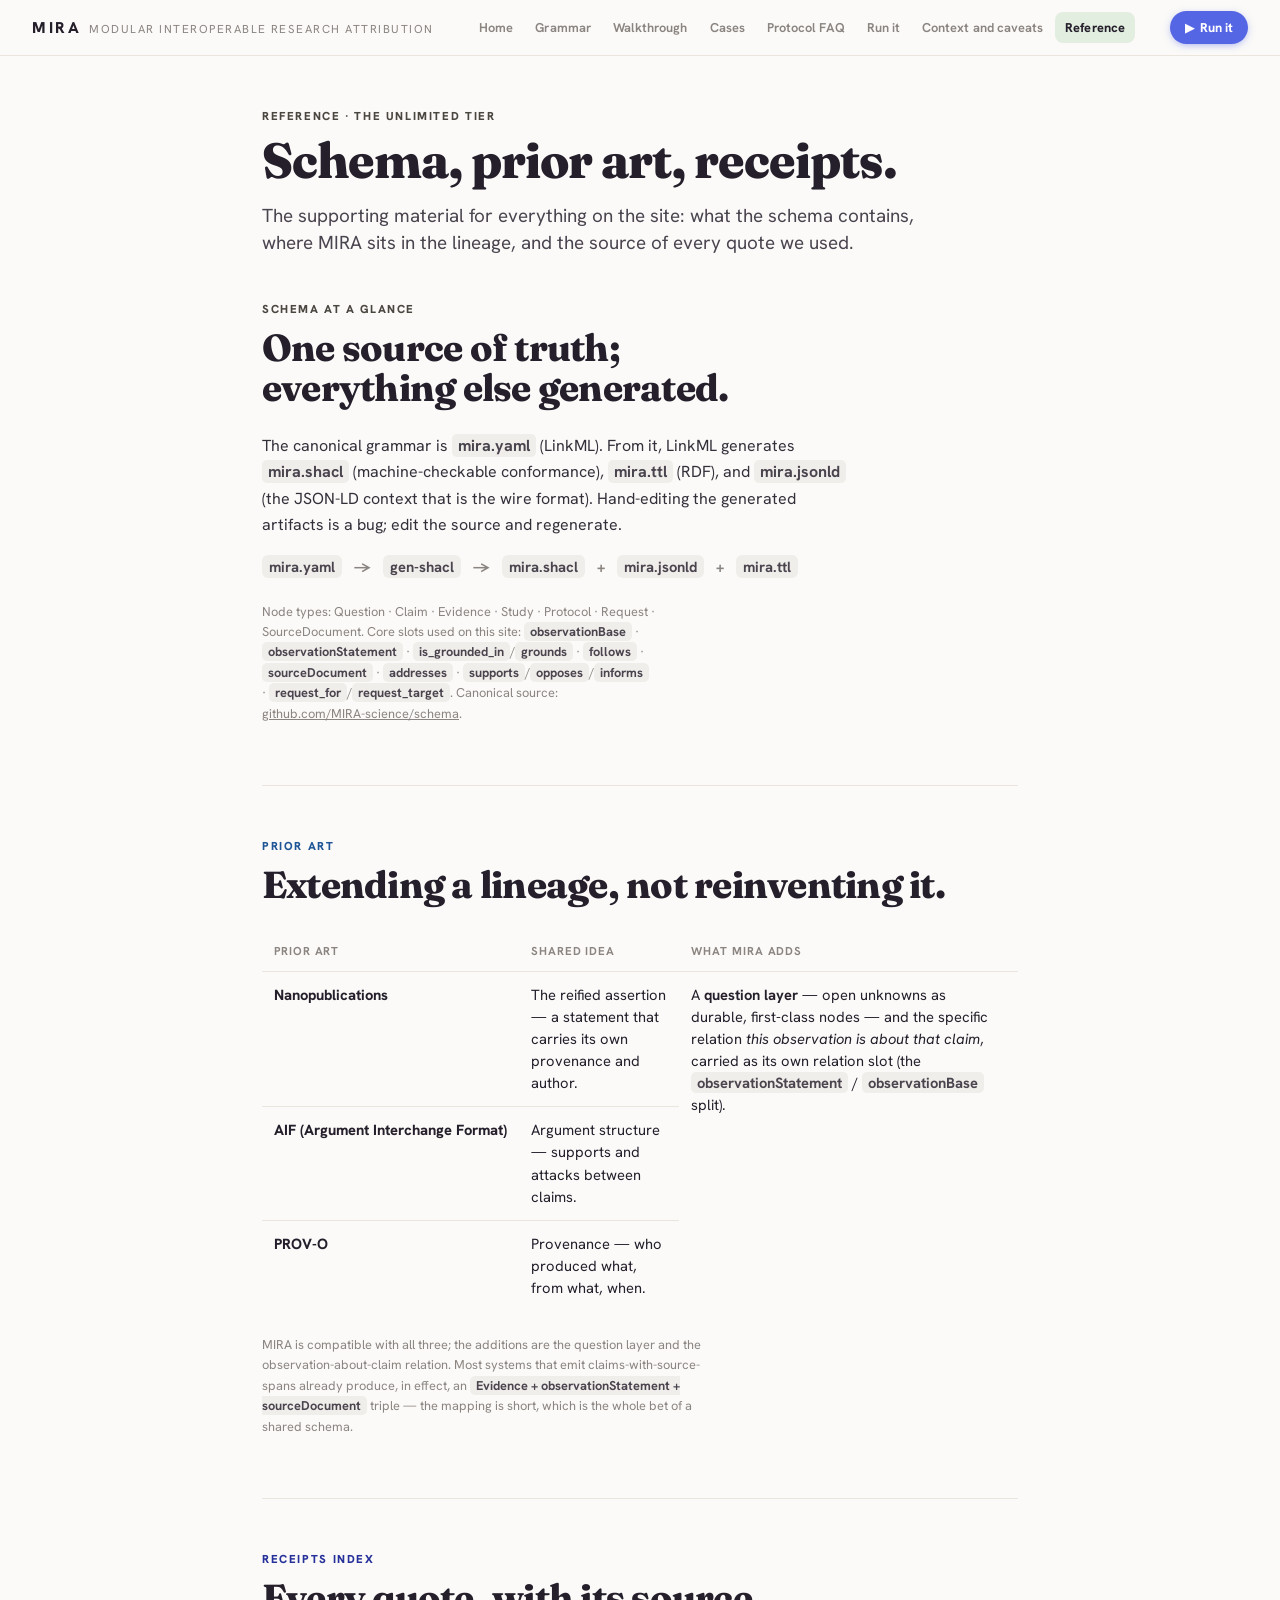
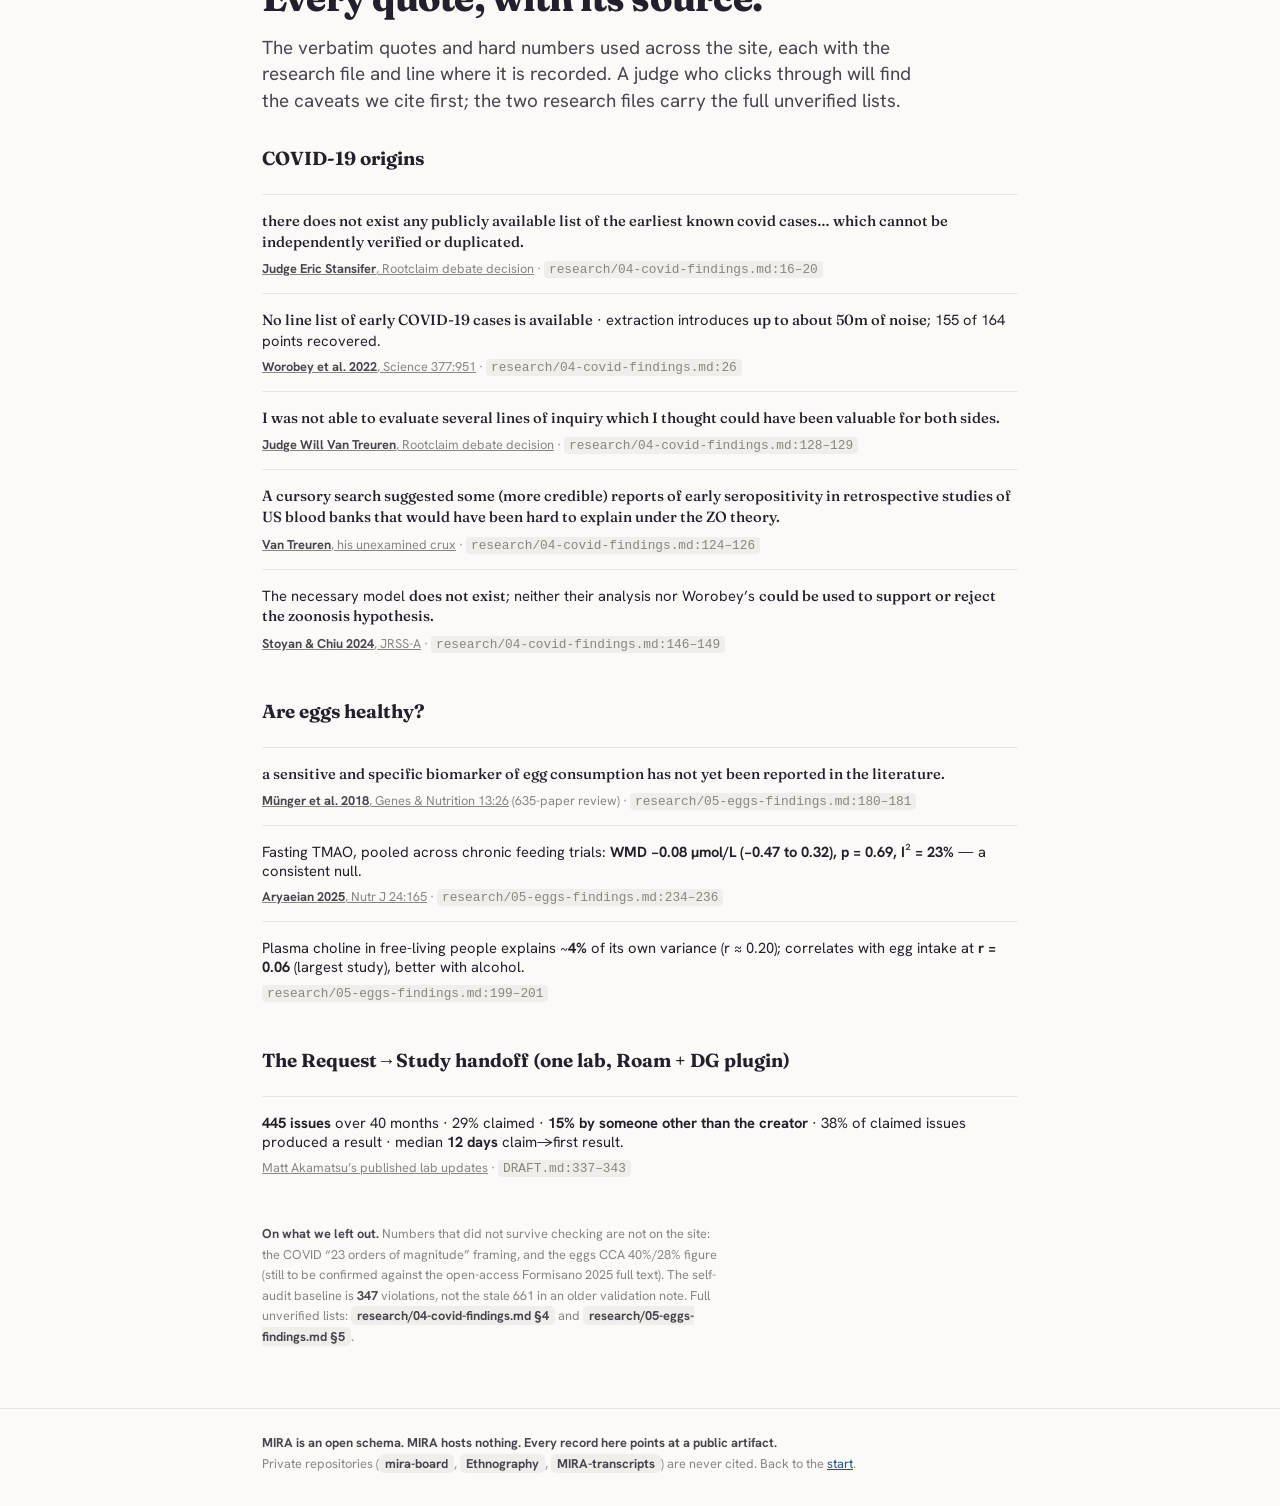
==== appendix.html @ 0ab50b74 "Initial commit: MIRA FLF epistack competition submission site Self-contained multi-page static site " ====
<!doctype html>
<html lang="en">
<head>
<meta charset="utf-8" />
<meta name="viewport" content="width=device-width, initial-scale=1, viewport-fit=cover" />
<link rel="icon" href="assets/favicon.svg" type="image/svg+xml">
<title>MIRA — reference</title>
<meta name="description" content="Schema at a glance, prior-art mapping to nanopublications / AIF / PROV-O, and a receipts index — every verbatim quote with its source." />
<link rel="preconnect" href="https://fonts.googleapis.com">
<link rel="preconnect" href="https://fonts.gstatic.com" crossorigin>
<link href="https://fonts.googleapis.com/css2?family=Fraunces:opsz,wght@9..144,400..900&family=Hanken+Grotesk:wght@400..800&display=swap" rel="stylesheet">
<link rel="stylesheet" href="assets/mira.css">
</head>
<body>
<a class="skip" href="#main">Skip to content</a>
<header class="head">
  <a class="wordmark" href="index.html"><b>MIRA</b><span class="sub">modular interoperable research attribution</span></a>
  <button class="navtoggle" aria-label="Open menu" aria-controls="sitenav" aria-expanded="false">
    <svg viewBox="0 0 24 24" fill="none" stroke="currentColor" stroke-width="2" stroke-linecap="round"><path d="M4 7h16M4 12h16M4 17h16"/></svg>
  </button>
  <nav class="nav" id="sitenav" aria-label="Pages">
    <a href="index.html">Home</a>
    <a href="grammar.html">Grammar</a>
    <a href="walk.html">Walkthrough</a>
    <a href="cases.html">Cases</a>
    <a href="protocol-faq.html">Protocol&nbsp;FAQ</a>
    <a href="run.html">Run&nbsp;it</a>
    <a href="audit.html">Context and caveats</a>
    <a href="appendix.html" aria-current="page">Reference</a>
  </nav>
  <a class="runbtn" href="run.html"><span class="play" aria-hidden="true">▶</span><span class="lbl">Run it</span></a>
</header>

<main id="main">
  <div class="wrap">
    <div class="pagehead accent-source">
      <p class="eyebrowline">Reference · the unlimited tier</p>
      <h1 class="title">Schema, prior art, receipts.</h1>
      <p class="sub">The supporting material for everything on the site: what the schema contains, where MIRA sits in the lineage, and the source of every quote we used.</p>
    </div>

    <!-- ===== schema at a glance ===== -->
    <section class="move" id="schema" style="border-top:0;padding-top:var(--s4);scroll-margin-top:calc(var(--head)+12px)">
      <p class="kick accent-source">Schema at a glance</p>
      <h2 class="sec">One source of truth; everything else generated.</h2>
      <p class="prose">The canonical grammar is <span class="mono">mira.yaml</span> (LinkML). From it, LinkML generates <span class="mono">mira.shacl</span> (machine-checkable conformance), <span class="mono">mira.ttl</span> (RDF), and <span class="mono">mira.jsonld</span> (the JSON-LD context that is the wire format). Hand-editing the generated artifacts is a bug; edit the source and regenerate.</p>
      <div class="mapmini">
        <code>mira.yaml</code><span class="arr">→</span><code>gen-shacl</code><span class="arr">→</span><code>mira.shacl</code><span class="arr">+</span><code>mira.jsonld</code><span class="arr">+</span><code>mira.ttl</code>
      </div>
      <p class="foot-note">Node types: Question · Claim · Evidence · Study · Protocol · Request · SourceDocument. Core slots used on this site: <span class="mono">observationBase</span> · <span class="mono">observationStatement</span> · <span class="mono">is_grounded_in</span>/<span class="mono">grounds</span> · <span class="mono">follows</span> · <span class="mono">sourceDocument</span> · <span class="mono">addresses</span> · <span class="mono">supports</span>/<span class="mono">opposes</span>/<span class="mono">informs</span> · <span class="mono">request_for</span>/<span class="mono">request_target</span>. Canonical source: <a href="https://github.com/MIRA-science/schema" target="_blank" rel="noopener">github.com/MIRA-science/schema</a>.</p>
    </section>

    <!-- ===== prior art ===== -->
    <section class="move" id="priorart" style="scroll-margin-top:calc(var(--head)+12px)">
      <p class="kick accent-study">Prior art</p>
      <h2 class="sec">Extending a lineage, not reinventing it.</h2>
      <table class="layer" aria-label="Prior-art mapping">
        <thead><tr><th>Prior art</th><th>Shared idea</th><th>What MIRA adds</th></tr></thead>
        <tbody>
          <tr><td>Nanopublications</td><td>The reified assertion — a statement that carries its own provenance and author.</td><td rowspan="3">A <b>question layer</b> — open unknowns as durable, first-class nodes — and the specific relation <i>this observation is about that claim</i>, carried as its own relation slot (the <span class="mono">observationStatement</span> / <span class="mono">observationBase</span> split).</td></tr>
          <tr><td>AIF (Argument Interchange Format)</td><td>Argument structure — supports and attacks between claims.</td></tr>
          <tr><td>PROV-O</td><td>Provenance — who produced what, from what, when.</td></tr>
        </tbody>
      </table>
      <p class="foot-note">MIRA is compatible with all three; the additions are the question layer and the observation-about-claim relation. Most systems that emit claims-with-source-spans already produce, in effect, an <span class="mono">Evidence + observationStatement + sourceDocument</span> triple — the mapping is short, which is the whole bet of a shared schema.</p>
    </section>

    <!-- ===== receipts index ===== -->
    <section class="move" id="receipts" style="scroll-margin-top:calc(var(--head)+12px)">
      <p class="kick accent-request">Receipts index</p>
      <h2 class="sec">Every quote, with its source.</h2>
      <p class="sub">The verbatim quotes and hard numbers used across the site, each with the research file and line where it is recorded. A judge who clicks through will find the caveats we cite first; the two research files carry the full unverified lists.</p>

      <h3 class="subsec">COVID-19 origins</h3>
      <div class="receipts">
        <div class="receipt"><q>there does not exist any publicly available list of the earliest known covid cases… which cannot be independently verified or duplicated.</q><span class="meta"><a href="https://blog.rootclaim.com/rootclaims-covid-19-origins-debate-results/" target="_blank" rel="noopener"><b>Judge Eric Stansifer</b>, Rootclaim debate decision</a> · <code>research/04-covid-findings.md:16–20</code></span></div>
        <div class="receipt"><q>No line list of early COVID-19 cases is available</q> · extraction introduces <q>up to about 50m of noise</q>; 155 of 164 points recovered.<span class="meta"><a href="https://pmc.ncbi.nlm.nih.gov/articles/PMC9348750/" target="_blank" rel="noopener"><b>Worobey et al. 2022</b>, Science 377:951</a> · <code>research/04-covid-findings.md:26</code></span></div>
        <div class="receipt"><q>I was not able to evaluate several lines of inquiry which I thought could have been valuable for both sides.</q><span class="meta"><a href="https://blog.rootclaim.com/rootclaims-covid-19-origins-debate-results/" target="_blank" rel="noopener"><b>Judge Will Van Treuren</b>, Rootclaim debate decision</a> · <code>research/04-covid-findings.md:128–129</code></span></div>
        <div class="receipt"><q>A cursory search suggested some (more credible) reports of early seropositivity in retrospective studies of US blood banks that would have been hard to explain under the ZO theory.</q><span class="meta"><a href="https://blog.rootclaim.com/rootclaims-covid-19-origins-debate-results/" target="_blank" rel="noopener"><b>Van Treuren</b>, his unexamined crux</a> · <code>research/04-covid-findings.md:124–126</code></span></div>
        <div class="receipt">The necessary model <q>does not exist</q>; neither their analysis nor Worobey’s <q>could be used to support or reject the zoonosis hypothesis.</q><span class="meta"><a href="https://academic.oup.com/jrsssa/article/187/3/710/7557954" target="_blank" rel="noopener"><b>Stoyan &amp; Chiu 2024</b>, JRSS-A</a> · <code>research/04-covid-findings.md:146–149</code></span></div>
      </div>

      <h3 class="subsec">Are eggs healthy?</h3>
      <div class="receipts">
        <div class="receipt"><q>a sensitive and specific biomarker of egg consumption has not yet been reported in the literature.</q><span class="meta"><a href="https://pmc.ncbi.nlm.nih.gov/articles/PMC6162878/" target="_blank" rel="noopener"><b>Münger et al. 2018</b>, Genes &amp; Nutrition 13:26</a> (635-paper review) · <code>research/05-eggs-findings.md:180–181</code></span></div>
        <div class="receipt">Fasting TMAO, pooled across chronic feeding trials: <b>WMD &minus;0.08 &micro;mol/L (&minus;0.47 to 0.32), p = 0.69, I² = 23%</b> — a consistent null.<span class="meta"><a href="https://pmc.ncbi.nlm.nih.gov/articles/PMC12560564/" target="_blank" rel="noopener"><b>Aryaeian 2025</b>, Nutr J 24:165</a> · <code>research/05-eggs-findings.md:234–236</code></span></div>
        <div class="receipt">Plasma choline in free-living people explains ~<b>4%</b> of its own variance (r ≈ 0.20); correlates with egg intake at <b>r = 0.06</b> (largest study), better with alcohol.<span class="meta"><code>research/05-eggs-findings.md:199–201</code></span></div>
      </div>

      <h3 class="subsec">The Request→Study handoff (one lab, Roam + DG plugin)</h3>
      <div class="receipts">
        <div class="receipt"><b>445 issues</b> over 40 months · 29% claimed · <b>15% by someone other than the creator</b> · 38% of claimed issues produced a result · median <b>12 days</b> claim→first result.<span class="meta"><a href="https://github.com/DiscourseGraphs/MATSUlab-issue-exchange-analysis/tree/main/output/evidence_bundles/" target="_blank" rel="noopener">Matt Akamatsu’s published lab updates</a> · <code>DRAFT.md:337–343</code></span></div>
      </div>

      <p class="foot-note" style="margin-top:var(--s6)"><b>On what we left out.</b> Numbers that did not survive checking are not on the site: the COVID “23 orders of magnitude” framing, and the eggs CCA 40%/28% figure (still to be confirmed against the open-access Formisano 2025 full text). The self-audit baseline is <b>347</b> violations, not the stale 661 in an older validation note. Full unverified lists: <span class="mono">research/04-covid-findings.md §4</span> and <span class="mono">research/05-eggs-findings.md §5</span>.</p>
    </section>
  </div>

  <footer class="sitefoot">
    <div class="wrap">
      <b>MIRA is an open schema. MIRA hosts nothing. Every record here points at a public artifact.</b><br>
      Private repositories (<span class="mono">mira-board</span>, <span class="mono">Ethnography</span>, <span class="mono">MIRA-transcripts</span>) are never cited. Back to the <a href="index.html">start</a>.
    </div>
  </footer>
</main>

<script src="assets/mira.js"></script>
</body>
</html>
---- assets/mira.css ----
/* =====================================================================
   MIRA — shared design system for the epistack submission site
   Palette, type, node/edge rendering, tooltip, header menu, and the
   page components reused across all eight pages. Lifted from the
   schema-demo / legacy deck (PAGE-SPEC §3) and figure-mira-stack.html.
   ===================================================================== */
:root{
  /* warm, tinted neutrals — never pure black/gray */
  --bg:#FBFAF8; --ink:#241F2B; --muted:#8B8581; --faint:#C2BDB5; --hair:#EAE5DD;
  --card:rgba(252,251,249,.92);

  /* node palette (schema-demo, exact) */
  --question:#E6B158; --question-fill:#FBF4E8; --question-ink:#8A5A12;
  --claim:#5BA756;    --claim-fill:#E7F4E8;    --claim-ink:#2C6A29;
  --evidence:#E6827A; --evidence-fill:#FBE7E5; --evidence-ink:#A2362E;
  --study:#5E9EED;    --study-fill:#E7F1FD;    --study-ink:#1F5596;
  --protocol:#C77FE0; --protocol-fill:#F6ECFB; --protocol-ink:#793795;
  --request:#5566E4;  --request-fill:#E6E9FB;  --request-ink:#26309A;
  --source:#8B8581;   --source-fill:#F0EEEA;   --source-ink:#4A4640;
  --entity:#241F2B;   --entity-fill:#FFFFFF;
  --artifact:#6E665F; --artifact-fill:#F2EEE7; --artifact-ink:#463F38;

  --display:"Fraunces", Georgia, "Times New Roman", serif;
  --sans:"Hanken Grotesk", -apple-system, BlinkMacSystemFont, "Segoe UI", sans-serif;
  --mono:"Hanken Grotesk", ui-monospace, SFMono-Regular, Menlo, monospace;

  --t-eyebrow:.72rem; --t-cap:.8rem; --t-sm:.92rem; --t-body:1rem;
  --t-lead:1.18rem;
  --t-def:clamp(1.32rem, 1.05rem + 1.25vw, 1.7rem);
  --t-hero:clamp(2.05rem, 1.4rem + 3.4vw, 2.95rem);
  --t-h2:clamp(1.65rem, 1.15rem + 2.2vw, 2.35rem);
  --t-h1:clamp(2.2rem, 1.5rem + 3.2vw, 3.1rem);

  --s1:4px; --s2:8px; --s3:12px; --s4:16px; --s5:24px; --s6:32px; --s7:48px;
  --shadow:0 6px 26px -8px rgba(54,44,32,.18);
  --head:56px;
  --measure:66ch;
}
*{ box-sizing:border-box; -webkit-tap-highlight-color:transparent; }
html{ scroll-behavior:smooth; background:var(--bg); }
@media (prefers-reduced-motion: reduce){ html{ scroll-behavior:auto; } }
body{
  margin:0; font-family:var(--sans); color:var(--ink); background:var(--bg);
  font-optical-sizing:auto; font-kerning:normal;
  -webkit-font-smoothing:antialiased; text-rendering:optimizeLegibility;
}
a{ color:inherit; }
:focus-visible{ outline:2px solid color-mix(in srgb,var(--request) 55%, transparent); outline-offset:2px; border-radius:3px; }
.skip{ position:absolute; left:-999px; top:0; z-index:100; background:var(--ink); color:#fff;
  padding:10px 16px; border-radius:0 0 8px 0; }
.skip:focus{ left:0; }

/* =====================================================================
   Persistent header / menu
   ===================================================================== */
.head{ position:sticky; top:0; z-index:40; height:var(--head);
  display:flex; align-items:center; gap:var(--s4); justify-content:space-between;
  padding:0 clamp(var(--s4),4vw,var(--s6)); background:rgba(251,250,248,.9);
  -webkit-backdrop-filter:blur(10px); backdrop-filter:blur(10px);
  border-bottom:1px solid var(--hair); }
.wordmark{ display:inline-flex; align-items:baseline; gap:8px; text-decoration:none;
  white-space:nowrap; flex:0 0 auto; }
.wordmark b{ color:var(--ink); font-weight:800; letter-spacing:.16em; font-size:.98rem; }
.wordmark .sub{ font-size:var(--t-eyebrow); letter-spacing:.13em; text-transform:uppercase; color:var(--muted); }
@media (max-width:900px){ .wordmark .sub{ display:none; } }

.nav{ display:flex; align-items:center; gap:2px; flex:1 1 auto; justify-content:center;
  overflow-x:auto; scrollbar-width:none; -ms-overflow-style:none; }
.nav::-webkit-scrollbar{ display:none; }
.nav a{ font-size:var(--t-cap); font-weight:650; color:var(--muted); text-decoration:none;
  padding:7px 10px; border-radius:8px; white-space:nowrap; letter-spacing:.005em;
  transition:color .18s ease, background .18s ease; }
.nav a:hover{ color:var(--ink); background:var(--hair); }
.nav a[aria-current="page"]{ color:var(--ink); font-weight:750; background:color-mix(in srgb,var(--claim) 15%, transparent); }
.nav a .n{ color:var(--faint); font-weight:800; margin-right:5px; font-variant-numeric:tabular-nums; font-size:.9em; }
.nav a[aria-current="page"] .n{ color:var(--claim); }

.runbtn{ flex:0 0 auto; display:inline-flex; align-items:center; gap:6px; text-decoration:none;
  font-size:var(--t-cap); font-weight:750; color:#fff; background:var(--request);
  padding:8px 15px; border-radius:999px; box-shadow:0 2px 8px -2px color-mix(in srgb,var(--request) 60%, transparent);
  transition:transform .18s ease, box-shadow .18s ease; }
.runbtn:hover{ transform:translateY(-1px); box-shadow:0 6px 16px -4px color-mix(in srgb,var(--request) 55%, transparent); }
.runbtn .play{ font-size:.9em; }
.navtoggle{ display:none; flex:0 0 auto; border:1px solid var(--hair); background:var(--bg);
  border-radius:9px; width:38px; height:38px; align-items:center; justify-content:center; cursor:pointer; color:var(--ink); }
.navtoggle svg{ width:18px; height:18px; }

@media (max-width:760px){
  .navtoggle{ display:inline-flex; }
  .nav{ position:fixed; inset:var(--head) 0 auto 0; flex-direction:column; align-items:stretch;
    justify-content:flex-start; gap:0; background:var(--bg); border-bottom:1px solid var(--hair);
    padding:var(--s3); box-shadow:var(--shadow); transform:translateY(-8px); opacity:0;
    pointer-events:none; transition:opacity .18s ease, transform .18s ease; max-height:80vh; overflow:auto; }
  .nav.is-open{ transform:none; opacity:1; pointer-events:auto; }
  .nav a{ padding:12px 14px; font-size:var(--t-sm); border-radius:10px; }
  .head .runbtn .lbl{ display:none; }
  .head .runbtn{ padding:8px 12px; }
}

/* =====================================================================
   Page shell / generic layout
   ===================================================================== */
.wrap{ max-width:820px; margin:0 auto; padding:0 clamp(var(--s4),4vw,var(--s6)); }
.wrap.narrow{ max-width:720px; }
.page{ padding:var(--s7) 0 calc(var(--s7) + env(safe-area-inset-bottom)); }
.pagehead{ padding:var(--s7) 0 var(--s5); }
.eyebrowline{ font-size:var(--t-eyebrow); font-weight:800; letter-spacing:.14em; text-transform:uppercase;
  color:var(--accent-ink,var(--muted)); margin:0 0 var(--s3); display:inline-flex; align-items:center; gap:8px; }
h1.title{ font-family:var(--display); font-weight:800; font-size:var(--t-h1); line-height:1.03;
  letter-spacing:-.02em; margin:0; text-wrap:balance; }
.pagehead .sub{ font-size:var(--t-lead); line-height:1.45; color:#4a444f; margin:var(--s4) 0 0; max-width:60ch; text-wrap:pretty; }

h2.sec{ font-family:var(--display); font-weight:760; font-size:var(--t-h2); line-height:1.08;
  letter-spacing:-.02em; margin:0; text-wrap:balance; }
h3.subsec{ font-family:var(--display); font-weight:680; font-size:var(--t-lead); margin:var(--s6) 0 0; color:var(--ink); }
.move{ padding:var(--s7) 0; border-top:1px solid var(--hair); }
.move:first-of-type{ border-top:0; }
.kick{ font-size:var(--t-eyebrow); font-weight:800; letter-spacing:.14em; text-transform:uppercase;
  color:var(--accent-ink,var(--ink)); display:inline-flex; align-items:center; gap:8px; margin:0 0 var(--s3); }
.kick .num{ display:inline-flex; align-items:center; justify-content:center; min-width:22px; height:22px; padding:0 6px;
  border-radius:999px; background:var(--accent,var(--ink)); color:#fff; font-size:.72rem; font-weight:800; }
.move .sub{ font-size:var(--t-lead); line-height:1.42; color:#4a444f; margin:var(--s4) 0 0; max-width:60ch; text-wrap:pretty; }

.prose{ font-size:var(--t-body); line-height:1.65; color:#33303a; margin:var(--s5) 0 0; max-width:var(--measure); text-wrap:pretty; }
.prose + .prose{ margin-top:var(--s4); }
.prose b{ color:var(--ink); font-weight:700; }
.prose a{ color:var(--study-ink); text-decoration:underline; text-underline-offset:2px; text-decoration-thickness:1px; }
.prose .term{ font-weight:700; color:var(--accent-ink,var(--ink)); }
q{ quotes:none; }
.mono{ font-family:var(--sans); font-weight:700; background:#F0EEEA; padding:1px 6px; border-radius:5px; color:#4a444f; }

.pull{ margin:var(--s6) 0; padding:var(--s4) 0 var(--s4) var(--s5); border-left:4px solid var(--accent,var(--ink)); }
.pull q{ font-family:var(--display); font-size:var(--t-lead); font-weight:520; line-height:1.4; color:var(--ink); }
.pull .who{ display:block; margin-top:var(--s3); font-size:var(--t-sm); font-weight:700; color:var(--muted); letter-spacing:.01em; }

.disclaim{ margin:var(--s5) 0 0; padding:var(--s4) var(--s5); border-radius:12px; background:#F4EEE6;
  font-size:var(--t-sm); line-height:1.55; color:#4a444f; }
.disclaim b{ color:var(--ink); }
.foot-note{ font-size:var(--t-cap); line-height:1.6; color:var(--muted); margin-top:var(--s5); max-width:var(--measure); text-wrap:pretty; }
.foot-note b{ color:#4a444f; }

.sitefoot{ border-top:1px solid var(--hair); padding:var(--s5) 0 calc(var(--s6) + env(safe-area-inset-bottom));
  font-size:var(--t-cap); line-height:1.6; color:var(--muted); text-wrap:pretty; }
.sitefoot b{ color:#4a444f; }
.sitefoot a{ color:var(--study-ink); }

/* accent helpers */
.accent-question{ --accent:var(--question); --accent-ink:var(--question-ink); }
.accent-claim{ --accent:var(--claim); --accent-ink:var(--claim-ink); }
.accent-evidence{ --accent:var(--evidence); --accent-ink:var(--evidence-ink); }
.accent-study{ --accent:var(--study); --accent-ink:var(--study-ink); }
.accent-protocol{ --accent:var(--protocol); --accent-ink:var(--protocol-ink); }
.accent-request{ --accent:var(--request); --accent-ink:var(--request-ink); }
.accent-source{ --accent:var(--source); --accent-ink:var(--source-ink); }

/* =====================================================================
   Home — cover + menu cards + layer table
   ===================================================================== */
.cover{ padding:clamp(var(--s6),7vw,72px) 0 var(--s6); }
.cover .thesis{ font-family:var(--display); font-weight:800; font-size:var(--t-h1); line-height:1.05;
  letter-spacing:-.02em; margin:var(--s4) 0 0; text-wrap:balance; max-width:20ch; }
.cover .astera{ font-family:var(--display); font-style:italic; font-weight:500; font-size:var(--t-lead);
  color:#4a444f; margin:var(--s5) 0 0; max-width:52ch; line-height:1.4; }
.cover .astera .who{ display:block; font-family:var(--sans); font-style:normal; font-size:var(--t-sm); font-weight:700; color:var(--muted); margin-top:var(--s2); }
.whatis{ margin:var(--s6) 0 0; font-size:var(--t-body); line-height:1.65; color:#33303a; max-width:var(--measure); }
.whatis b{ color:var(--ink); }

.scopeline{ margin:var(--s5) 0 0; padding:var(--s3) var(--s4); border-radius:10px; border:1px dashed var(--hair);
  background:#FCFBF9; font-size:var(--t-sm); line-height:1.55; color:#4a444f; }
.scopeline b{ color:var(--ink); }
.scopeline a{ color:var(--study-ink); }

.layer{ width:100%; border-collapse:collapse; margin:var(--s5) 0 0; font-size:var(--t-sm); }
.layer th, .layer td{ text-align:left; padding:var(--s3) var(--s3); border-top:1px solid var(--hair); vertical-align:top; line-height:1.5; }
.layer thead th{ border-top:0; font-size:var(--t-eyebrow); text-transform:uppercase; letter-spacing:.08em; color:var(--muted); }
.layer td:first-child{ font-weight:750; white-space:nowrap; color:var(--ink); }
.layer .stance{ font-weight:750; }
.layer .stance.focus{ color:var(--claim-ink); }
.layer .stance.touch{ color:var(--source-ink); }
.layer .stance.enable{ color:var(--request-ink); }

.pathhead{ display:flex; align-items:baseline; gap:var(--s3); flex-wrap:wrap; margin:var(--s5) 0 var(--s2); }
.pathhead h2{ margin:0; }
.pathhead .tag{ font-size:var(--t-eyebrow); font-weight:800; letter-spacing:.1em; text-transform:uppercase; color:var(--muted); }
.menu{ display:grid; grid-template-columns:repeat(auto-fill,minmax(260px,1fr)); gap:var(--s4); margin:var(--s5) 0 0; }
.mcard{ position:relative; display:block; text-decoration:none; border:1px solid var(--hair); border-radius:16px;
  padding:var(--s5); background:#FCFBF9; transition:transform .18s ease, box-shadow .18s ease, border-color .18s ease; }
.mcard:hover{ transform:translateY(-3px); box-shadow:var(--shadow); border-color:color-mix(in srgb,var(--accent,var(--ink)) 40%, var(--hair)); }
.mcard .mnum{ position:absolute; top:var(--s4); right:var(--s4); width:26px; height:26px; min-height:0; border-radius:50%;
  display:flex; align-items:center; justify-content:center; font-size:var(--t-cap); font-weight:800;
  background:var(--accent,var(--ink)); color:#fff; }
.mcard.explore .mnum{ background:var(--hair); color:var(--muted); }
.mcard h3{ font-family:var(--display); font-weight:680; font-size:var(--t-lead); margin:0 34px 0 0; color:var(--ink); letter-spacing:-.01em; }
.mcard .what{ font-size:var(--t-sm); line-height:1.5; color:#4a444f; margin:var(--s2) 0 0; }
.mcard .go{ display:inline-flex; align-items:center; gap:5px; margin-top:var(--s3); font-size:var(--t-cap); font-weight:750; color:var(--accent-ink,var(--study-ink)); }
.mcard .go .ar{ transition:transform .18s ease; }
.mcard:hover .go .ar{ transform:translateX(3px); }
.grouplabel{ grid-column:1/-1; font-size:var(--t-eyebrow); font-weight:800; letter-spacing:.12em; text-transform:uppercase;
  color:var(--muted); margin:var(--s3) 0 calc(-1 * var(--s2)); }

.callout-run{ display:flex; align-items:center; gap:var(--s4); flex-wrap:wrap; justify-content:space-between;
  margin:var(--s6) 0 0; padding:var(--s5); border-radius:16px; background:var(--ink); color:#F3F0EA; }
.callout-run .t{ font-family:var(--display); font-size:var(--t-lead); font-weight:600; letter-spacing:-.01em; max-width:44ch; }
.callout-run .t b{ color:#F4D9A0; }
.callout-run a{ flex:0 0 auto; display:inline-flex; align-items:center; gap:8px; text-decoration:none;
  font-weight:750; font-size:var(--t-sm); color:var(--ink); background:#F4D9A0; padding:11px 18px; border-radius:999px;
  transition:transform .18s ease; }
.callout-run a:hover{ transform:translateY(-2px); }

/* =====================================================================
   Cards / node-definition surface (grammar page + walk deck)
   ===================================================================== */
.card{ width:min(94vw,470px); margin:0 auto; background:var(--card);
  -webkit-backdrop-filter:blur(10px); backdrop-filter:blur(10px);
  border-left:4px solid var(--accent,var(--ink)); border-radius:4px 16px 16px 4px;
  padding:var(--s5) var(--s5) var(--s4); box-shadow:var(--shadow); max-width:64ch; }
.eyebrow{ margin:0; font-size:var(--t-eyebrow); font-weight:800; letter-spacing:.13em;
  text-transform:uppercase; color:var(--accent-ink,var(--ink));
  display:flex; align-items:baseline; gap:var(--s2); flex-wrap:wrap; }
.also{ font-size:var(--t-sm); font-weight:500; letter-spacing:0; text-transform:none; color:var(--muted); }
.def{ font-family:var(--display); font-weight:560; font-size:var(--t-def); line-height:1.24;
  letter-spacing:-.01em; margin:var(--s3) 0 0; text-wrap:balance; color:var(--ink); }
.hero{ font-family:var(--display); font-weight:820; font-size:var(--t-hero); line-height:1.02;
  letter-spacing:-.02em; margin:var(--s2) 0 0; text-wrap:balance; }
.lede{ font-size:var(--t-body); line-height:1.6; color:#3b3540; margin:var(--s4) 0 0; max-width:60ch; text-wrap:pretty; }
.lede b{ color:var(--ink); font-weight:700; }
.ex{ margin:var(--s5) 0 0; padding:var(--s3) 0 var(--s3) var(--s4);
  border-left:3px solid var(--accent); background:linear-gradient(90deg, color-mix(in srgb,var(--accent) 8%, transparent), transparent 92%); }
.ex .tag{ font-size:var(--t-eyebrow); font-weight:800; letter-spacing:.1em; text-transform:uppercase; color:var(--accent-ink); opacity:.85; }
.ex .lead{ font-family:var(--display); font-size:var(--t-lead); font-weight:540; line-height:1.32; margin-top:var(--s1); color:var(--accent-ink); text-wrap:pretty; }
.ex .note{ font-size:var(--t-sm); line-height:1.5; color:var(--accent-ink); opacity:.82; margin-top:var(--s2); }
.ex .row{ display:flex; gap:var(--s3); align-items:flex-start; }
.artifact{ flex:0 0 auto; border-radius:8px; }
.why{ font-size:var(--t-body); line-height:1.58; color:#3b3540; margin:var(--s5) 0 0; max-width:60ch; text-wrap:pretty; }
.why.labelled::before{ content:"Why its own node — "; font-family:var(--sans); font-weight:800; color:var(--accent-ink,var(--ink)); }

.rel{ margin:var(--s5) 0 0; }
.rel-label{ margin:0 0 var(--s2); font-size:var(--t-eyebrow); font-weight:800; letter-spacing:.12em; text-transform:uppercase; color:var(--muted); }
.rel-label .on{ color:var(--accent-ink); }
.rel-sub{ margin:var(--s3) 0 var(--s2); font-size:var(--t-eyebrow); font-weight:700; letter-spacing:.08em; text-transform:uppercase; color:var(--muted); opacity:.75; }
.attrs{ display:flex; flex-wrap:wrap; gap:var(--s2); }
.pill{ font-size:var(--t-cap); line-height:1; display:inline-flex; align-items:center; gap:6px;
  padding:7px 10px; border-radius:8px; background:var(--fill,#f0efea);
  border:1px solid color-mix(in srgb,var(--accent,#ccc) 30%, transparent); color:var(--accent-ink,#333); font-weight:600; }
.pill .ar{ color:var(--accent,#999); font-weight:800; }
.pill .tg{ color:var(--ink); opacity:.7; font-weight:540; }
.pill .many{ font-size:.86em; font-weight:700; font-style:italic; letter-spacing:.01em; color:var(--accent,#999); opacity:.9; }
.pill.inv{ background:transparent; border-style:dashed; border-color:color-mix(in srgb,var(--accent,#ccc) 38%, transparent);
  color:color-mix(in srgb,var(--accent-ink,#333) 72%, #fbfaf8); font-weight:540; }
button.pill{ font-family:var(--sans); cursor:help; text-align:left; }
button.pill:hover, button.pill[aria-expanded="true"]{ border-color:color-mix(in srgb,var(--accent,#999) 65%, transparent); }
.none{ font-size:var(--t-cap); color:var(--muted); font-style:italic; margin:0; }
.snote{ font-size:var(--t-cap); line-height:1.6; color:var(--muted); margin-top:var(--s3); font-style:italic; max-width:58ch; text-wrap:pretty; }
.snote code{ font-family:var(--sans); font-style:normal; font-weight:700; color:var(--accent-ink,var(--ink)); opacity:.85; }
.snote b{ font-style:normal; color:#4a444f; }

/* shared fields block (grammar page) */
.fields{ margin:var(--s5) 0 0; padding-top:var(--s4); border-top:1px solid var(--hair); }
.fields-h{ font-size:var(--t-eyebrow); font-weight:800; letter-spacing:.1em; text-transform:uppercase;
  color:var(--muted); margin:0 0 var(--s3); display:flex; justify-content:space-between; align-items:baseline; gap:var(--s3); flex-wrap:wrap; }
.fields-h .src{ font-weight:600; letter-spacing:.02em; opacity:.75; text-transform:none; font-style:italic; }
.frow{ display:grid; grid-template-columns:82px 1fr; gap:var(--s2) var(--s3); align-items:baseline;
  font-size:var(--t-cap); line-height:1.9; color:#6b6560; margin:0 0 var(--s1); }
.frow b{ color:var(--accent-ink,#4a444f); opacity:.75; font-weight:700; font-size:var(--t-eyebrow); letter-spacing:.04em; text-transform:uppercase; }
.frow .fs{ display:flex; flex-wrap:wrap; align-items:baseline; gap:0 var(--s1); }
.frow span[aria-hidden]{ color:var(--faint); }
.f{ font:inherit; font-weight:600; color:#4a444f; background:none; border:0; padding:2px 1px; margin:0;
  cursor:help; border-bottom:1px dotted var(--faint); border-radius:2px; transition:color .18s ease, border-color .18s ease; }
.f:hover, .f:focus-visible, .f[aria-expanded="true"]{ color:var(--ink); border-bottom-color:var(--ink); }
.h-tap{ display:none; }
@media (hover:none){ .h-hover{ display:none; } .h-tap{ display:inline; } }

/* =====================================================================
   Shared tooltip
   ===================================================================== */
.tip{ position:fixed; z-index:60; max-width:min(80vw,300px); padding:var(--s3) var(--s4);
  background:var(--ink); color:#F3F0EA; border-radius:10px; font-size:var(--t-sm); line-height:1.45;
  box-shadow:0 10px 30px -8px rgba(54,44,32,.45); pointer-events:none;
  opacity:0; transform:translateY(3px); transition:opacity .16s ease, transform .16s ease; }
.tip.is-on{ opacity:1; transform:translateY(0); }
.tip code{ font-family:var(--sans); font-weight:700; color:#F4D9A0; }
@media (prefers-reduced-motion: reduce){ .tip{ transition:opacity .16s ease; transform:none; } }

/* =====================================================================
   Graph (shared SVG node/edge rendering)
   ===================================================================== */
figure.fig{ margin:var(--s6) 0 0; }
figure.fig svg{ width:100%; height:auto; display:block; overflow:visible; }
figure.fig .scroller{ overflow-x:auto; overflow-y:hidden; -webkit-overflow-scrolling:touch; }
figcaption{ margin-top:var(--s3); font-size:var(--t-cap); line-height:1.5; color:var(--muted); text-wrap:pretty; }
figcaption b{ color:#4a444f; font-weight:700; }
.figttl{ font-size:var(--t-eyebrow); font-weight:800; letter-spacing:.1em; text-transform:uppercase; color:var(--muted); margin:0 0 var(--s3); }

.gnode rect, .gnode .frame{ fill:#fff; stroke:var(--n,#bbb); stroke-width:2; }
.gnode text{ font-family:var(--sans); font-size:12.5px; font-weight:700; fill:var(--ink); text-anchor:middle; dominant-baseline:middle; }
.gnode .nsub{ font-size:10px; font-weight:600; fill:var(--nink,var(--muted)); opacity:.9; }
.gnode--question{ --n:var(--question); --nink:var(--question-ink); --fillc:var(--question-fill); }
.gnode--claim{ --n:var(--claim); --nink:var(--claim-ink); --fillc:var(--claim-fill); }
.gnode--evidence{ --n:var(--evidence); --nink:var(--evidence-ink); --fillc:var(--evidence-fill); }
.gnode--study{ --n:var(--study); --nink:var(--study-ink); --fillc:var(--study-fill); }
.gnode--protocol{ --n:var(--protocol); --nink:var(--protocol-ink); --fillc:var(--protocol-fill); }
.gnode--request{ --n:var(--request); --nink:var(--request-ink); --fillc:var(--request-fill); }
.gnode--source{ --n:var(--source); --nink:var(--source-ink); --fillc:var(--source-fill); }
.gnode--entity{ --n:var(--entity); --nink:var(--entity); --fillc:#fff; }
.gnode, .gedge{ transition:opacity .55s cubic-bezier(.22,.61,.36,1), transform .55s cubic-bezier(.22,.61,.36,1); }
.gnode.is-ghost, .gedge.is-ghost{ opacity:.13; }
.gnode[data-tip]{ cursor:help; }
.gnode.is-ghost{ pointer-events:none; } /* no node tooltip until the node is revealed */
.gnode.is-on rect, .gnode.is-on .frame{ fill:var(--fillc,#fff); }
.gnode.is-active rect, .gnode.is-active .frame{ stroke-width:3; filter:drop-shadow(0 4px 12px color-mix(in srgb,var(--n) 55%, transparent)); }
.gnode.is-active{ animation:pop .5s cubic-bezier(.22,.61,.36,1); }
@keyframes pop{ 0%{ transform:scale(.94) } 100%{ transform:scale(1) } }
@media (prefers-reduced-motion: reduce){ .gnode.is-active{ animation:none } }
.figure.is-overview .gnode, .figure.is-overview .gedge{ opacity:.5; }

.glink{ fill:none; stroke:#AAA59C; stroke-width:1.7; }
.gedge.is-active .glink, .gedge:hover .glink{ stroke:var(--n,#7a7a82); stroke-width:2.4; }
.gedge{ --n:#AAA59C; --nink:#555; }
.gedge--addresses{ --n:var(--claim); --nink:var(--claim-ink); }
.gedge--obs{ --n:var(--evidence); --nink:var(--evidence-ink); }
.gedge--supports{ --n:var(--claim); --nink:var(--claim-ink); }
.gedge--opposes{ --n:var(--evidence); --nink:var(--evidence-ink); }
.gedge--base{ --n:var(--entity); --nink:var(--entity); }
.gedge--ground{ --n:var(--study); --nink:var(--study-ink); }
.gedge--follows{ --n:var(--protocol); --nink:var(--protocol-ink); }
.gedge--source{ --n:var(--source); --nink:var(--source-ink); }
.gedge--request{ --n:var(--request); --nink:var(--request-ink); }
.elabel{ font-family:var(--sans); font-size:9.5px; font-weight:700; fill:var(--muted); letter-spacing:.01em;
  paint-order:stroke; stroke:var(--bg); stroke-width:3px; stroke-linejoin:round; text-anchor:middle; }
.gedge.is-active .elabel, .gedge:hover .elabel{ fill:var(--nink,#555); }
.ehit{ fill:transparent; stroke:none; pointer-events:all; cursor:help; }
.gedge .glink, .gedge .elabel{ pointer-events:none; }
.gedge.is-ghost .ehit{ pointer-events:none; }
.who-chip{ font-family:var(--sans); font-size:9px; font-weight:700; }

/* ghost-slot legend chip */
.ghostkey{ display:inline-flex; align-items:center; gap:7px; font-size:var(--t-cap); color:var(--muted); font-style:italic; }
.ghostkey .sw{ width:26px; height:15px; border:1.5px dashed var(--muted); border-radius:4px; }

/* new-node highlight for snap-on */
.gnode.is-new rect{ stroke-width:2.4; }
#snapgraph .gnode.is-new rect{ stroke:var(--study); }

/* =====================================================================
   Static grammar diagram (figure-mira-stack)
   ===================================================================== */
.chainfig svg{ width:100%; height:auto; display:block; }
.chainfig .n-label{ font-family:var(--sans); font-size:15px; font-weight:750; fill:var(--ink); text-anchor:middle; }
.chainfig .n-sub{ font-family:var(--sans); font-size:11.5px; font-weight:500; fill:var(--muted); text-anchor:middle; }
.chainfig .e-label{ font-family:var(--mono); font-size:11px; font-weight:700; fill:#6b6560; text-anchor:middle; }
.chainfig .e-label-em{ font-family:var(--mono); font-size:12px; font-weight:800; fill:var(--artifact-ink); text-anchor:middle; }
.chainfig .zone{ font-family:var(--sans); font-size:11px; font-weight:750; letter-spacing:.06em; fill:var(--muted); }
.chainfig .zone-note{ font-family:var(--sans); font-size:11.5px; font-weight:500; fill:var(--muted); }
.chainfig .edge{ fill:none; stroke:#57505A; stroke-width:1.4; }
.chainfig .edge-strong{ fill:none; stroke:var(--artifact-ink); stroke-width:2.6; }
.chainfig .rule{ stroke:#A69E95; stroke-width:2; stroke-dasharray:3 6; }
.chainfig .edge-halo{ fill:none; stroke:var(--bg); stroke-width:7; stroke-linecap:round; }
.chainfig .node-box{ fill:#fff; stroke-width:2; }

/* =====================================================================
   Artifact pair (WHO schematic -> Worobey photo) — cases page
   ===================================================================== */
.pair{ display:grid; grid-template-columns:1fr auto 1.1fr; align-items:center; gap:var(--s3); margin-top:var(--s5); }
@media (max-width:600px){ .pair{ grid-template-columns:1fr; } .pair .arrow{ transform:rotate(90deg); justify-self:center; } }
.pair figure{ margin:0; }
.pair .cap{ font-size:var(--t-cap); line-height:1.4; color:var(--muted); margin-top:8px; }
.pair .cap b{ color:#4a444f; }
.pair .arrow{ font-size:1.6rem; color:var(--muted); text-align:center; font-weight:700; }
.pair img{ width:100%; height:auto; border-radius:10px; border:1px solid var(--hair); display:block; }
.who-schem{ width:100%; height:auto; border-radius:10px; border:1px solid var(--hair); background:#fff; display:block; }

/* =====================================================================
   Tags / chips, self-audit list, live-graph cards, mapmini
   ===================================================================== */
.tags{ display:flex; flex-wrap:wrap; gap:8px; margin:var(--s4) 0 0; }
.vtag{ font-size:var(--t-cap); font-weight:700; padding:6px 11px; border-radius:999px; background:var(--fill,#F0EEEA);
  color:var(--ink); border:1px solid var(--hair); display:inline-flex; align-items:center; gap:6px; }
.vtag[data-tip]{ cursor:help; }
.vtag .d{ width:9px; height:9px; border-radius:50%; background:var(--c,#999); }

.audit{ margin:var(--s5) 0 0; border:1px solid var(--hair); border-radius:14px; overflow:hidden; }
.audit .ahead{ background:#F4EEE6; padding:var(--s4) var(--s5); font-family:var(--display); font-weight:640; font-size:var(--t-lead); color:var(--ink); }
.audit ul{ list-style:none; margin:0; padding:var(--s3) var(--s5) var(--s5); }
.audit li{ position:relative; padding:var(--s3) 0 var(--s3) 26px; font-size:var(--t-sm); line-height:1.55; color:#33303a; border-top:1px solid var(--hair); }
.audit li:first-child{ border-top:0; }
.audit li::before{ content:"✕"; position:absolute; left:0; top:var(--s3); color:var(--evidence-ink); font-weight:800; }
.audit li.ok::before{ content:"○"; color:var(--muted); }
.audit li b{ color:var(--ink); }
.audit .foot{ padding:var(--s4) var(--s5); border-top:1px solid var(--hair); font-size:var(--t-sm); line-height:1.55; color:#33303a; background:#FCFBF9; }

.lg{ display:flex; flex-wrap:wrap; gap:var(--s4); margin-top:var(--s5); }
.lgcard{ flex:1 1 260px; border:1px solid var(--hair); border-radius:14px; padding:var(--s4) var(--s5); background:#FCFBF9; text-decoration:none; display:block; transition:transform .18s ease, box-shadow .18s ease; }
.lgcard:hover{ transform:translateY(-2px); box-shadow:var(--shadow); }
.lgcard .h{ font-family:var(--display); font-weight:620; font-size:var(--t-lead); color:var(--ink); letter-spacing:-.01em; }
.lgcard .m{ font-size:var(--t-cap); color:var(--muted); margin-top:6px; }
.lgcard .u{ font-size:var(--t-cap); color:var(--study-ink); margin-top:10px; font-weight:700; word-break:break-all; }

.mapmini{ display:flex; align-items:center; gap:var(--s3); flex-wrap:wrap; margin-top:var(--s4); font-size:var(--t-sm); color:#4a444f; }
.mapmini .arr{ color:var(--muted); font-weight:800; }
.mapmini code{ font-family:var(--sans); font-weight:700; background:#F0EEEA; padding:2px 7px; border-radius:6px; color:#4a444f; }

/* =====================================================================
   Code block (JSON-LD) — grammar / appendix
   ===================================================================== */
.code{ margin:var(--s5) 0 0; background:#211C28; color:#E7E2DC; border-radius:12px; padding:var(--s4) var(--s5);
  font-family:ui-monospace, SFMono-Regular, Menlo, monospace; font-size:.82rem; line-height:1.65; overflow-x:auto; }
.code .k{ color:#9DB7E8; } .code .s{ color:#B9D8A6; } .code .c{ color:#8B8581; } .code .p{ color:#E0A0C0; }
.code .cm{ color:#6f6a76; font-style:italic; }

/* =====================================================================
   Run-it catalogue table
   ===================================================================== */
.catalogue{ margin:var(--s5) 0 0; display:flex; flex-direction:column; gap:var(--s3); }
.protocard{ border:1px solid var(--hair); border-radius:14px; padding:var(--s4) var(--s5); background:#FCFBF9; }
.protocard .top{ display:flex; align-items:baseline; gap:var(--s3); flex-wrap:wrap; }
.protocard .name{ font-family:var(--sans); font-weight:800; font-size:var(--t-body); color:var(--ink); }
.protocard .name code{ background:none; }
.status{ font-size:.68rem; font-weight:800; letter-spacing:.08em; text-transform:uppercase; padding:3px 8px; border-radius:999px; }
.status.shipped{ background:var(--claim-fill); color:var(--claim-ink); }
.status.designed{ background:var(--question-fill); color:var(--question-ink); }
.status.pilot{ background:var(--source-fill); color:var(--source-ink); }
.protocard .what{ font-size:var(--t-sm); line-height:1.5; color:#33303a; margin:var(--s2) 0 0; }
.protocard .try{ font-size:var(--t-sm); line-height:1.5; color:#4a444f; margin:var(--s2) 0 0; }
.protocard .try b{ color:var(--ink); }
.protocard .link{ display:inline-block; margin-top:var(--s3); font-size:var(--t-cap); font-weight:750; color:var(--study-ink); word-break:break-all; }

/* =====================================================================
   Protocol FAQ — TOC rail + accordions (panel-qa-site pattern)
   ===================================================================== */
.faq-layout{ display:grid; grid-template-columns:1fr; gap:var(--s6); }
@media (min-width:960px){ .faq-layout{ grid-template-columns:214px 1fr; align-items:start; } }
.toc{ display:none; }
@media (min-width:960px){
  .toc{ display:block; position:sticky; top:calc(var(--head) + var(--s5)); align-self:start; font-size:var(--t-sm); }
  .toc .th{ font-size:var(--t-eyebrow); font-weight:800; letter-spacing:.1em; text-transform:uppercase; color:var(--muted); margin:0 0 var(--s3); }
  .toc ol{ list-style:none; margin:0 0 var(--s4); padding:0; }
  .toc .sechead{ font-weight:800; color:var(--ink); margin:var(--s3) 0 var(--s1); font-size:var(--t-cap); letter-spacing:.02em; }
  .toc a{ display:block; text-decoration:none; color:var(--muted); padding:3px 0 3px 10px; border-left:2px solid var(--hair); line-height:1.4; transition:color .15s ease, border-color .15s ease; }
  .toc a:hover{ color:var(--ink); }
  .toc a.active{ color:var(--ink); font-weight:700; border-left-color:var(--claim); }
}
.faq-controls{ display:flex; align-items:center; justify-content:space-between; gap:var(--s3); flex-wrap:wrap; margin:0 0 var(--s4); }
.faq-controls .legend{ font-size:var(--t-cap); color:var(--muted); display:flex; gap:var(--s4); flex-wrap:wrap; }
.faq-controls .legend .core::before{ content:"●"; color:var(--claim); margin-right:5px; }
.expandall{ font-family:var(--sans); font-size:var(--t-cap); font-weight:700; color:var(--study-ink);
  background:var(--study-fill); border:1px solid color-mix(in srgb,var(--study) 30%, transparent);
  border-radius:999px; padding:7px 14px; cursor:pointer; }
.faqsec{ margin:var(--s6) 0 0; scroll-margin-top:calc(var(--head) + var(--s4)); }
.faqsec > h2{ font-family:var(--display); font-weight:740; font-size:var(--t-h2); letter-spacing:-.015em; margin:0 0 var(--s2); line-height:1.1; }
.faqsec > .secsub{ font-size:var(--t-sm); color:var(--muted); margin:0 0 var(--s3); max-width:60ch; line-height:1.5; }
.qa{ border-top:1px solid var(--hair); }
.qa:last-child{ border-bottom:1px solid var(--hair); }
.qa summary{ list-style:none; cursor:pointer; padding:var(--s4) 40px var(--s4) 0; position:relative;
  font-family:var(--display); font-weight:620; font-size:var(--t-lead); line-height:1.3; color:var(--ink); scroll-margin-top:calc(var(--head) + var(--s3)); }
.qa summary::-webkit-details-marker{ display:none; }
.qa summary:hover{ color:var(--claim-ink); }
.qa summary .core{ display:inline-block; width:8px; height:8px; border-radius:50%; background:var(--claim); margin-right:9px; vertical-align:middle; }
.qa summary .prompt{ display:block; font-family:var(--sans); font-size:var(--t-cap); font-weight:700; color:var(--request-ink); margin-top:6px; letter-spacing:.01em; }
.qa summary::after{ content:"+"; position:absolute; right:6px; top:var(--s4); font-family:var(--sans); font-size:1.4rem; font-weight:400; color:var(--muted); transition:transform .2s ease; line-height:1; }
.qa[open] summary::after{ content:"−"; }
.qa .body{ padding:0 0 var(--s5); max-width:var(--measure); }
.qa .body .prose:first-child{ margin-top:var(--s2); }
.grounding{ display:inline-flex; align-items:center; gap:6px; margin-top:var(--s4); font-size:var(--t-cap); font-weight:750;
  color:var(--study-ink); background:var(--study-fill); border-radius:999px; padding:6px 13px; text-decoration:none;
  border:1px solid color-mix(in srgb,var(--study) 25%, transparent); }
.grounding:hover{ background:color-mix(in srgb,var(--study) 18%, #fff); }
.grounding.multi{ margin-right:8px; }

.nonumbers{ margin:var(--s6) 0 0; padding:var(--s5); border-radius:16px; border:2px solid color-mix(in srgb,var(--request) 30%, transparent); background:var(--request-fill); }
.nonumbers .h{ font-family:var(--display); font-weight:700; font-size:var(--t-lead); color:var(--request-ink); margin:0; }
.nonumbers p{ font-size:var(--t-sm); line-height:1.6; color:#33303a; margin:var(--s3) 0 0; max-width:var(--measure); }
.nonumbers p b{ color:var(--request-ink); }

/* degree-scale mini table (grammar / faq) */
.degtable{ width:100%; border-collapse:collapse; margin:var(--s5) 0 0; font-size:var(--t-sm); }
.degtable th, .degtable td{ text-align:left; padding:var(--s3); border-top:1px solid var(--hair); }
.degtable thead th{ border-top:0; font-size:var(--t-eyebrow); text-transform:uppercase; letter-spacing:.08em; color:var(--muted); }
.degtable td:first-child{ font-family:var(--sans); font-weight:800; }
.degtable .fl-support{ color:var(--claim-ink); }
.degtable .fl-informs{ color:var(--source-ink); }
.degtable .fl-opposes{ color:var(--evidence-ink); }

/* =====================================================================
   Walk deck — DNA scrollytelling (only present on walk.html)
   ===================================================================== */
.walk{ scroll-snap-type:y proximity; }
.progress{ position:fixed; top:var(--head); left:0; height:3px; width:0%; z-index:39;
  background:var(--accent,#241F2B); transition:width .45s cubic-bezier(.22,.61,.36,1), background .45s ease; }
.counter{ position:fixed; bottom:calc(10px + env(safe-area-inset-bottom)); right:14px; display:flex; align-items:center;
  z-index:41; font-size:var(--t-eyebrow); letter-spacing:.12em; color:var(--muted); font-variant-numeric:tabular-nums;
  background:rgba(251,250,248,.8); padding:3px 8px; border-radius:999px; -webkit-backdrop-filter:blur(6px); backdrop-filter:blur(6px); }
.dots{ position:fixed; z-index:38; right:6px; top:calc(50% + var(--head)/2); transform:translateY(-50%);
  display:flex; flex-direction:column; gap:var(--s2); }
.dot{ position:relative; width:8px; height:8px; border-radius:50%; border:1.5px solid var(--faint);
  background:transparent; padding:0; cursor:pointer; transition:all .25s ease; }
.dot::before{ content:""; position:absolute; inset:-14px; }
.dot[aria-current="true"]{ background:var(--accent,#241F2B); border-color:var(--accent,#241F2B); transform:scale(1.3); }
@media (max-width:640px){ .dots{ display:none; } }

.scrolly{ position:relative; }
.figure{ position:sticky; top:var(--head); height:44svh; display:flex; flex-direction:column;
  align-items:center; justify-content:flex-start; padding-top:14px; z-index:5; background:var(--bg); }
.figure::after{ content:""; position:absolute; left:0; right:0; bottom:-22px; height:22px;
  background:linear-gradient(var(--bg), transparent); pointer-events:none; }
.figure svg{ width:min(92vw,440px); height:38svh; overflow:visible; }
.steps{ position:relative; z-index:2; }
.step{ min-height:56svh; scroll-snap-align:start; scroll-margin-top:calc(44svh + var(--head));
  display:flex; flex-direction:column; justify-content:flex-start; padding:0 var(--s4) 9svh; }
.step:first-child{ padding-top:2svh; }

.hint{ margin:var(--s5) 0 0; font-size:var(--t-sm); color:var(--muted); display:flex; align-items:center; gap:var(--s2); }
.hint .k{ display:inline-flex; width:22px; height:22px; align-items:center; justify-content:center;
  border:1.5px solid var(--faint); border-radius:50%; animation:bob 1.8s ease-in-out infinite; }
@keyframes bob{ 0%,100%{ transform:translateY(0); opacity:.7 } 50%{ transform:translateY(3px); opacity:1 } }
@media (prefers-reduced-motion: reduce){ .hint .k{ animation:none } }

.bridge{ display:flex; align-items:center; gap:8px; margin-top:var(--s5); width:100%;
  font-family:var(--sans); font-size:var(--t-sm); font-weight:700; text-align:left; text-decoration:none;
  background:var(--claim-fill); color:var(--claim-ink); border:1px solid color-mix(in srgb,var(--claim) 40%, transparent);
  border-radius:12px; padding:var(--s4) var(--s5); transition:transform .2s ease; }
.bridge:hover{ transform:translateY(-2px); }
.bridge .ar{ margin-left:auto; font-weight:800; }
.bridge.alt{ background:var(--request-fill); color:var(--request-ink); border-color:color-mix(in srgb,var(--request) 40%, transparent); margin-top:var(--s3); }

/* payoff annotations for the DNA graph */
.badge text{ font-size:8.5px; font-weight:800; fill:#fff; font-family:var(--sans); text-anchor:middle; }
.badge.refuted rect{ fill:var(--evidence); stroke:none; }
.badge.supported rect{ fill:var(--claim); stroke:none; }
.badge, .spinout{ opacity:0; transition:opacity .55s ease; }
.figure.is-payoff .badge, .figure.is-payoff .spinout{ opacity:1; }
.figure.is-payoff .gedge--supports .glink{ stroke:var(--claim); stroke-width:2.6; }
.figure.is-payoff .gedge--opposes .glink{ stroke:var(--evidence); stroke-width:2.6; }
.figure.is-payoff .gedge--supports .elabel{ fill:var(--claim-ink); }
.figure.is-payoff .gedge--opposes .elabel{ fill:var(--evidence-ink); }
.spinout .glink{ stroke:var(--request); stroke-dasharray:4 4; stroke-width:1.6; fill:none; }
.spinout text{ font-family:var(--sans); font-size:9px; font-weight:700; fill:var(--request-ink); }

/* walk deck — desktop: sticky graph column beside scrolling step cards */
@media (min-width:900px){
  .walk{ scroll-snap-type:none; } /* free-scroll reads better than snap in two columns */
  .step{ scroll-snap-align:none; }
  .scrolly{ display:grid; grid-template-columns:minmax(0,1.05fr) minmax(0,1fr);
    gap:clamp(var(--s6),5vw,72px); max-width:1240px; margin:0 auto;
    padding:0 clamp(var(--s5),4vw,var(--s7)); align-items:start; }
  .figure{ position:sticky; top:var(--head); height:calc(100svh - var(--head));
    width:auto; padding-top:0; justify-content:center; }
  .figure::after{ display:none; }
  .figure svg{ width:auto; height:min(76svh,560px); max-width:100%; }
  .steps{ padding:0 0 24svh; }
  .step{ min-height:86svh; justify-content:center; padding:0; scroll-margin-top:var(--head); }
  .step:first-child{ padding-top:0; }
  .card{ width:100%; max-width:540px; margin:0; }
}
@media (min-width:1400px){
  .figure svg{ height:min(78svh,620px); }
}

/* receipts index (appendix) */
.receipts{ margin:var(--s5) 0 0; font-size:var(--t-sm); }
.receipt{ border-top:1px solid var(--hair); padding:var(--s4) 0; }
.receipt q{ font-family:var(--display); font-weight:500; line-height:1.4; color:var(--ink); }
.receipt .meta{ display:block; margin-top:var(--s2); font-size:var(--t-cap); color:var(--muted); }
.receipt .meta b{ color:#4a444f; }
.receipt .meta code{ font-family:ui-monospace, Menlo, monospace; background:#F0EEEA; padding:1px 5px; border-radius:4px; }
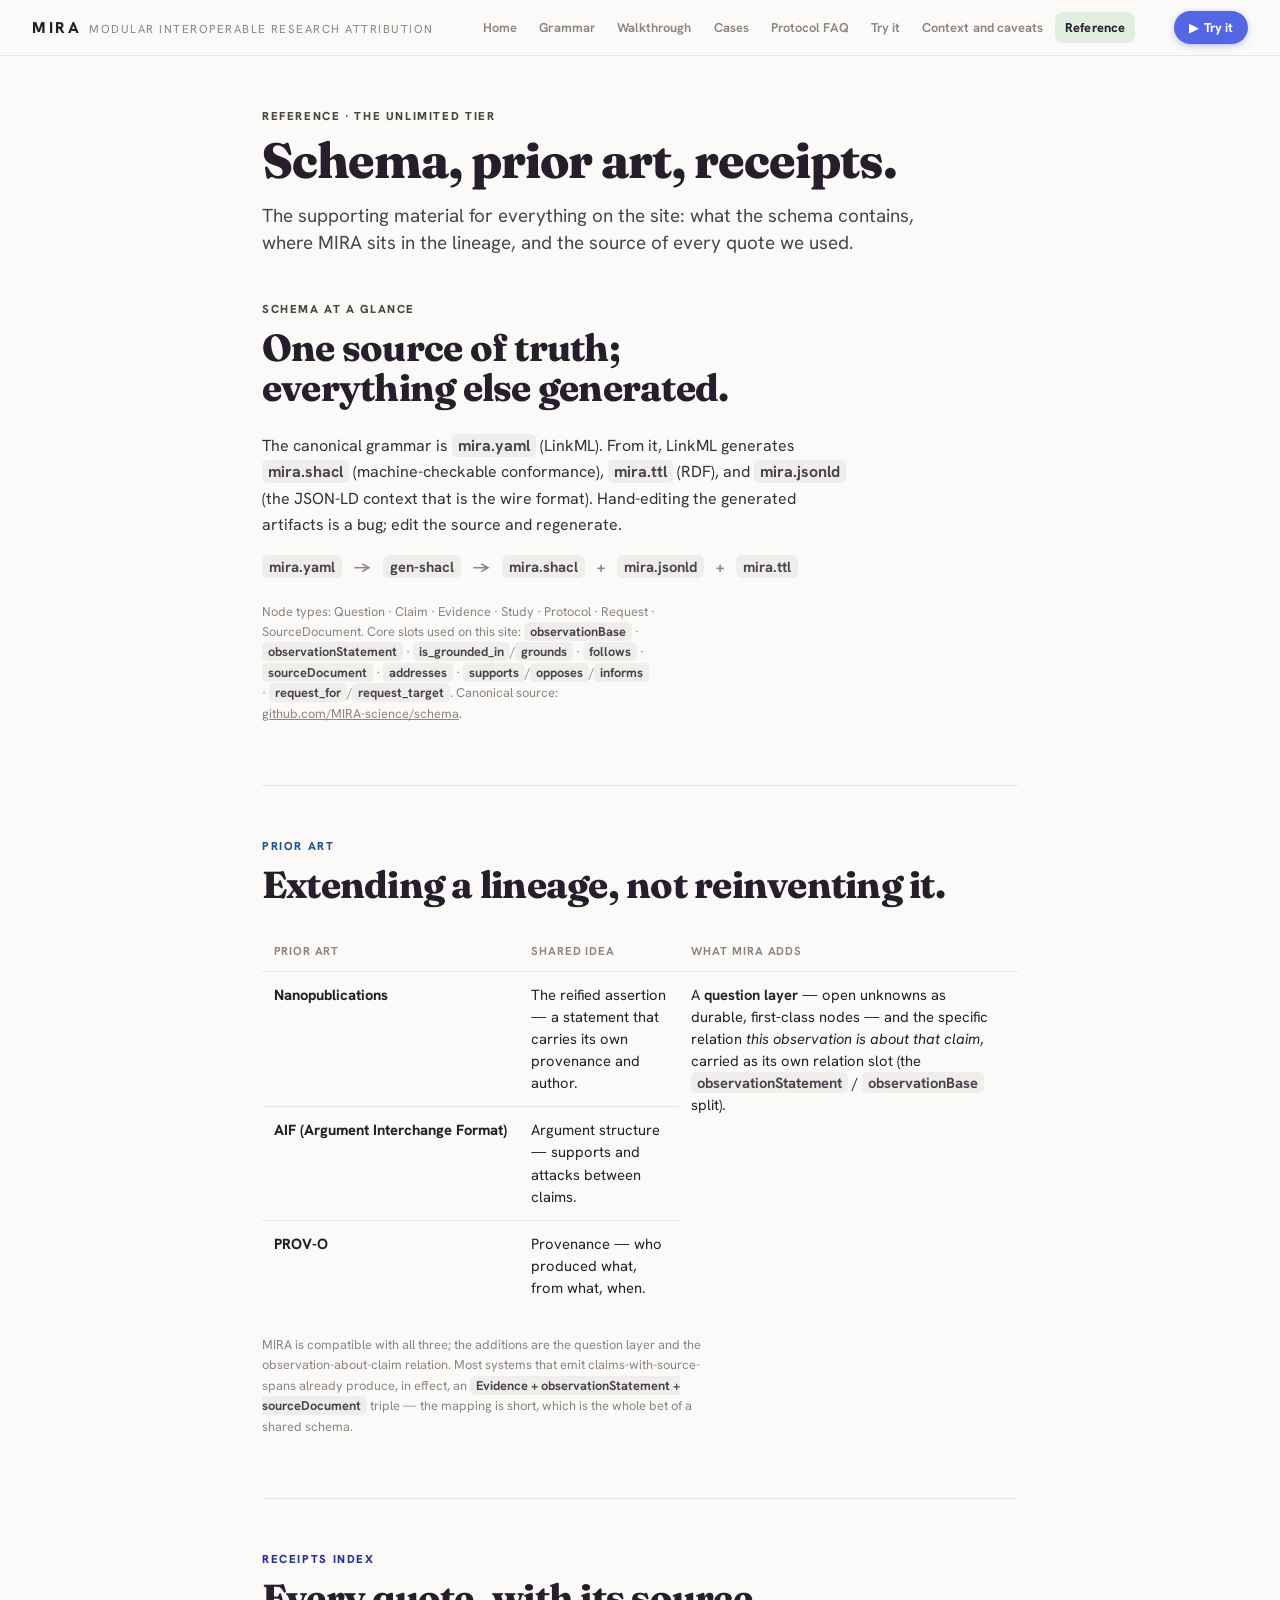
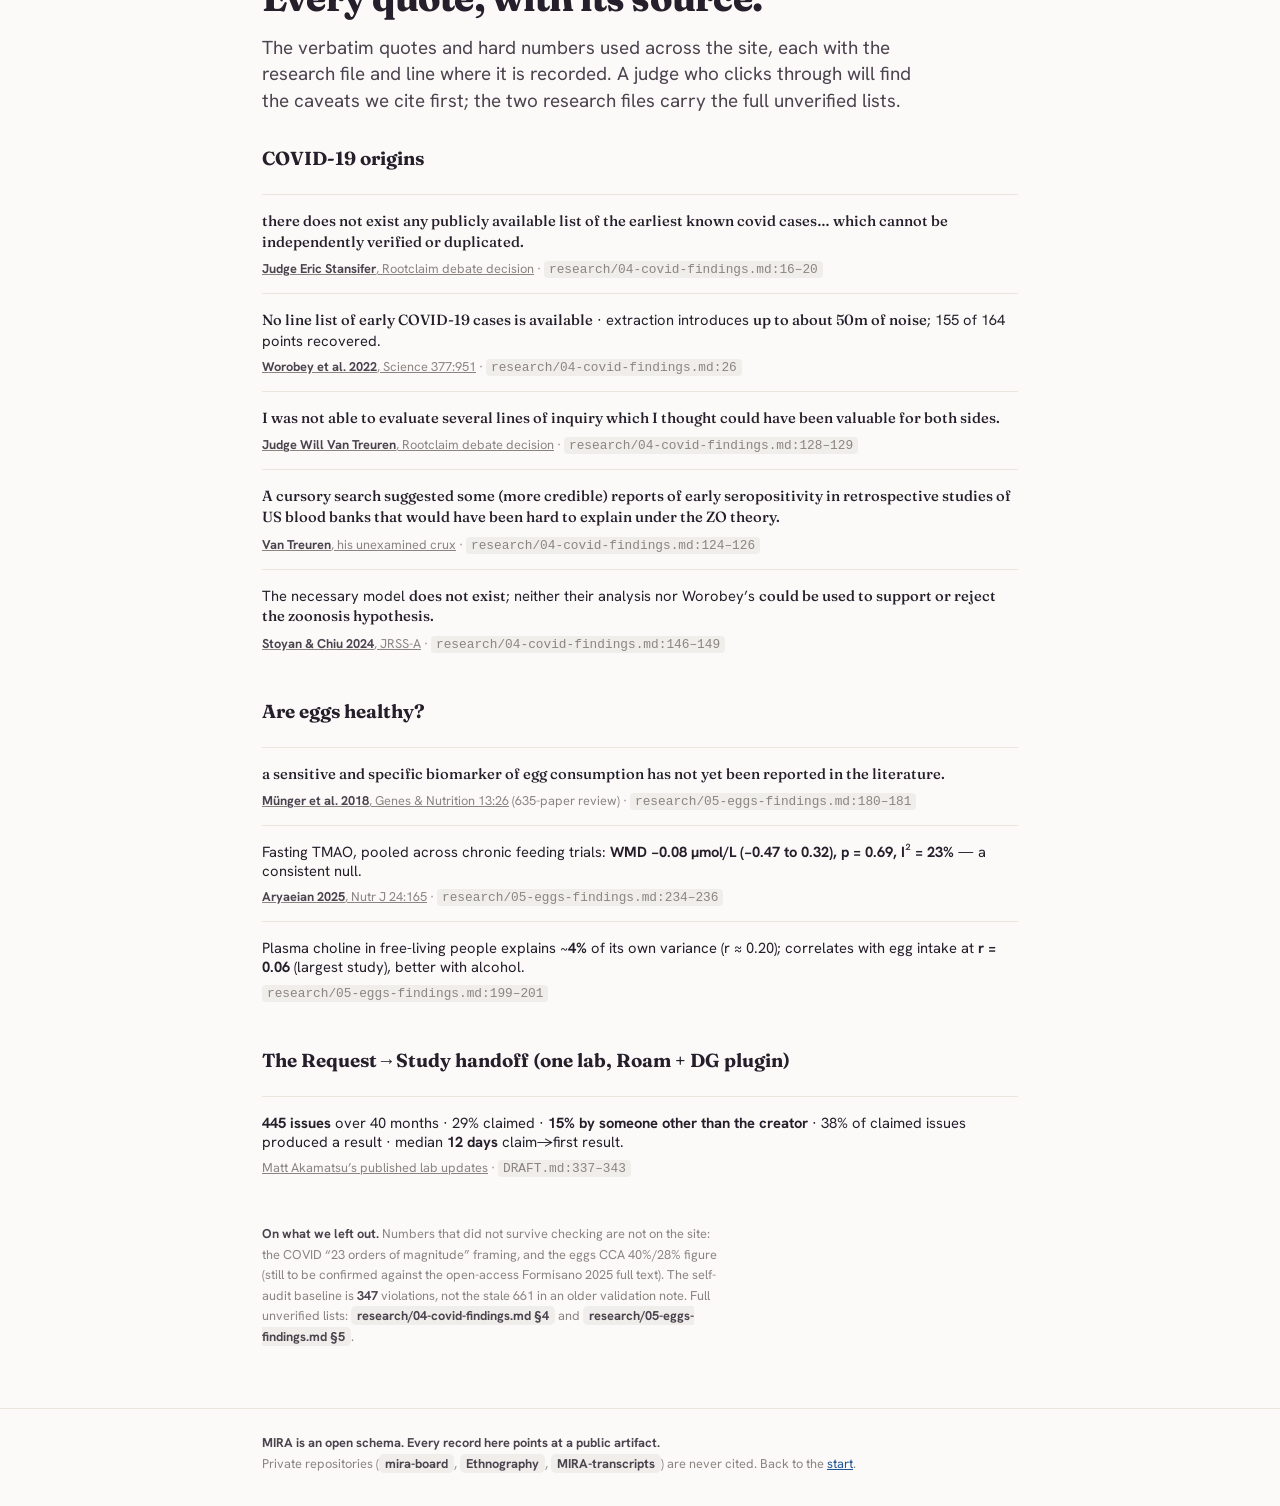
==== commit baa80408: "Matt edit round, AI companion, "Try it" rename, closed-loop workflow figure Copy (Matt's pass, imple" ====
--- a/appendix.html
+++ b/appendix.html
@@ -24,11 +24,11 @@
     <a href="walk.html">Walkthrough</a>
     <a href="cases.html">Cases</a>
     <a href="protocol-faq.html">Protocol&nbsp;FAQ</a>
-    <a href="run.html">Run&nbsp;it</a>
+    <a href="run.html">Try&nbsp;it</a>
     <a href="audit.html">Context and caveats</a>
     <a href="appendix.html" aria-current="page">Reference</a>
   </nav>
-  <a class="runbtn" href="run.html"><span class="play" aria-hidden="true">▶</span><span class="lbl">Run it</span></a>
+  <a class="runbtn" href="run.html"><span class="play" aria-hidden="true">▶</span><span class="lbl">Try it</span></a>
 </header>
 
 <main id="main">
@@ -98,7 +98,7 @@
 
   <footer class="sitefoot">
     <div class="wrap">
-      <b>MIRA is an open schema. MIRA hosts nothing. Every record here points at a public artifact.</b><br>
+      <b>MIRA is an open schema. Every record here points at a public artifact.</b><br>
       Private repositories (<span class="mono">mira-board</span>, <span class="mono">Ethnography</span>, <span class="mono">MIRA-transcripts</span>) are never cited. Back to the <a href="index.html">start</a>.
     </div>
   </footer>
--- a/assets/mira.css
+++ b/assets/mira.css
@@ -562,3 +562,59 @@
 .receipt .meta{ display:block; margin-top:var(--s2); font-size:var(--t-cap); color:var(--muted); }
 .receipt .meta b{ color:#4a444f; }
 .receipt .meta code{ font-family:ui-monospace, Menlo, monospace; background:#F0EEEA; padding:1px 5px; border-radius:4px; }
+
+/* =====================================================================
+   Workflow figure (run.html) — tools as boxes, JSON-LD as the labelled
+   edge, a closed loop. All SVG rules are scoped under #workflow so the
+   generic .elabel / .status rules never leak into (or get clobbered by)
+   the other graph exhibits. Built by buildWorkflow() in graphs.js.
+   ===================================================================== */
+#workflow{ min-width:640px; }
+#workflow .box rect{ stroke-width:2; }
+#workflow .box .name{ font-family:var(--mono); font-weight:700; font-size:13px; fill:var(--ink); text-anchor:middle; }
+#workflow .box .sub{ font-family:var(--sans); font-weight:600; font-size:10px; fill:var(--muted); text-anchor:middle; }
+#workflow .box.tool rect{ fill:#fff; stroke:var(--ink); }
+#workflow .box.io-src rect{ fill:var(--source-fill); stroke:var(--source); }
+#workflow .box.io-src .name{ font-family:var(--sans); font-weight:800; }
+#workflow .box.io-view rect{ fill:var(--study-fill); stroke:var(--study); }
+#workflow .box.io-view .name{ font-family:var(--sans); font-weight:800; fill:var(--study-ink); }
+#workflow .box.io-live rect{ fill:var(--claim-fill); stroke:var(--claim); }
+#workflow .box.io-live .name{ font-family:var(--sans); font-weight:800; fill:var(--claim-ink); }
+#workflow .box.req rect{ fill:var(--request-fill); stroke:var(--request); }
+#workflow .box.req .name{ font-family:var(--sans); font-weight:800; fill:var(--request-ink); }
+#workflow .box.stu rect{ fill:var(--study-fill); stroke:var(--study); }
+#workflow .box.stu .name{ font-family:var(--sans); font-weight:800; fill:var(--study-ink); }
+#workflow .box .ntag{ font-family:var(--sans); font-weight:800; font-size:8px; letter-spacing:.09em; text-transform:uppercase; text-anchor:middle; }
+#workflow .box.req .ntag{ fill:var(--request); }
+#workflow .box.stu .ntag{ fill:var(--study); }
+#workflow .box.designed rect{ fill:none; stroke:var(--muted); stroke-dasharray:5 4; stroke-width:1.6; }
+#workflow .box.designed .name{ font-family:var(--sans); font-weight:700; font-style:italic; fill:var(--muted); }
+#workflow .box.designed .sub{ fill:var(--faint); }
+#workflow .container-bg{ fill:#FCFBF8; stroke:var(--hair); stroke-width:1.5; stroke-dasharray:2 5; }
+#workflow .container-hd{ font-family:var(--sans); font-weight:800; font-size:11px; letter-spacing:.02em; fill:var(--source-ink); text-anchor:middle; }
+#workflow .stage{ font-family:var(--sans); font-weight:800; font-size:10.5px; letter-spacing:.14em; text-transform:uppercase; fill:var(--faint); text-anchor:middle; }
+#workflow .edge{ fill:none; stroke:#AAA59C; stroke-width:1.8; }
+#workflow .edge.wire{ stroke:var(--ink); stroke-width:2.2; }
+#workflow .edge.work{ stroke:var(--request); stroke-width:1.4; stroke-opacity:.5; }
+#workflow .edge.designed{ stroke:var(--muted); stroke-width:1.5; stroke-dasharray:5 4; }
+#workflow .elabel{ font-family:var(--sans); font-weight:700; font-size:10px; fill:var(--muted); text-anchor:middle; letter-spacing:0; }
+#workflow .elabel.work{ fill:#928BC9; font-weight:600; }
+#workflow .rwlabel{ font-family:var(--sans); font-weight:800; font-size:9px; letter-spacing:.03em; fill:var(--ink); text-anchor:middle; }
+#workflow .wirelabel{ font-family:var(--mono); font-weight:700; font-size:10.5px; fill:#fff; text-anchor:middle; }
+#workflow .wirepill{ fill:var(--ink); }
+#workflow .loopnote{ font-family:var(--display); font-style:italic; font-size:13px; fill:var(--request-ink); text-anchor:middle; }
+#workflow .loopcap{ font-family:var(--sans); font-weight:700; font-size:10px; fill:var(--muted); text-anchor:middle; }
+#workflow .schemaband{ fill:#F1EEE8; stroke:var(--source); stroke-width:1.4; }
+#workflow .schema-accent{ fill:var(--question); }
+#workflow .schema-name{ font-family:var(--mono); font-weight:700; font-size:12.5px; fill:var(--source-ink); text-anchor:middle; }
+#workflow .schema-sub{ font-family:var(--sans); font-weight:600; font-size:10.5px; fill:var(--muted); text-anchor:middle; }
+#workflow .status{ stroke:#fff; stroke-width:1.2; }
+
+/* Workflow figure legend (HTML, below the figure) */
+.wf-legend{ display:flex; flex-wrap:wrap; gap:10px 18px; margin-top:var(--s4); font-size:.82rem; }
+.wf-legend .row{ display:flex; flex-wrap:wrap; gap:12px 18px; flex-basis:100%; }
+.wf-legend span{ display:inline-flex; align-items:center; gap:7px; color:var(--ink); font-weight:600; }
+.wf-legend .sw{ width:13px; height:13px; border-radius:4px; border:2px solid; flex:none; }
+.wf-legend .arrowkey{ width:22px; height:0; border-top:2.4px solid var(--request); position:relative; opacity:.6; flex:none; }
+.wf-legend .arrowkey::after{ content:""; position:absolute; right:-2px; top:-4px; border:4px solid transparent; border-left-color:var(--request); }
+.wf-legend .pillkey{ font-family:var(--mono); font-size:.72rem; font-weight:700; color:#fff; background:var(--ink); padding:2px 8px; border-radius:999px; letter-spacing:.02em; }
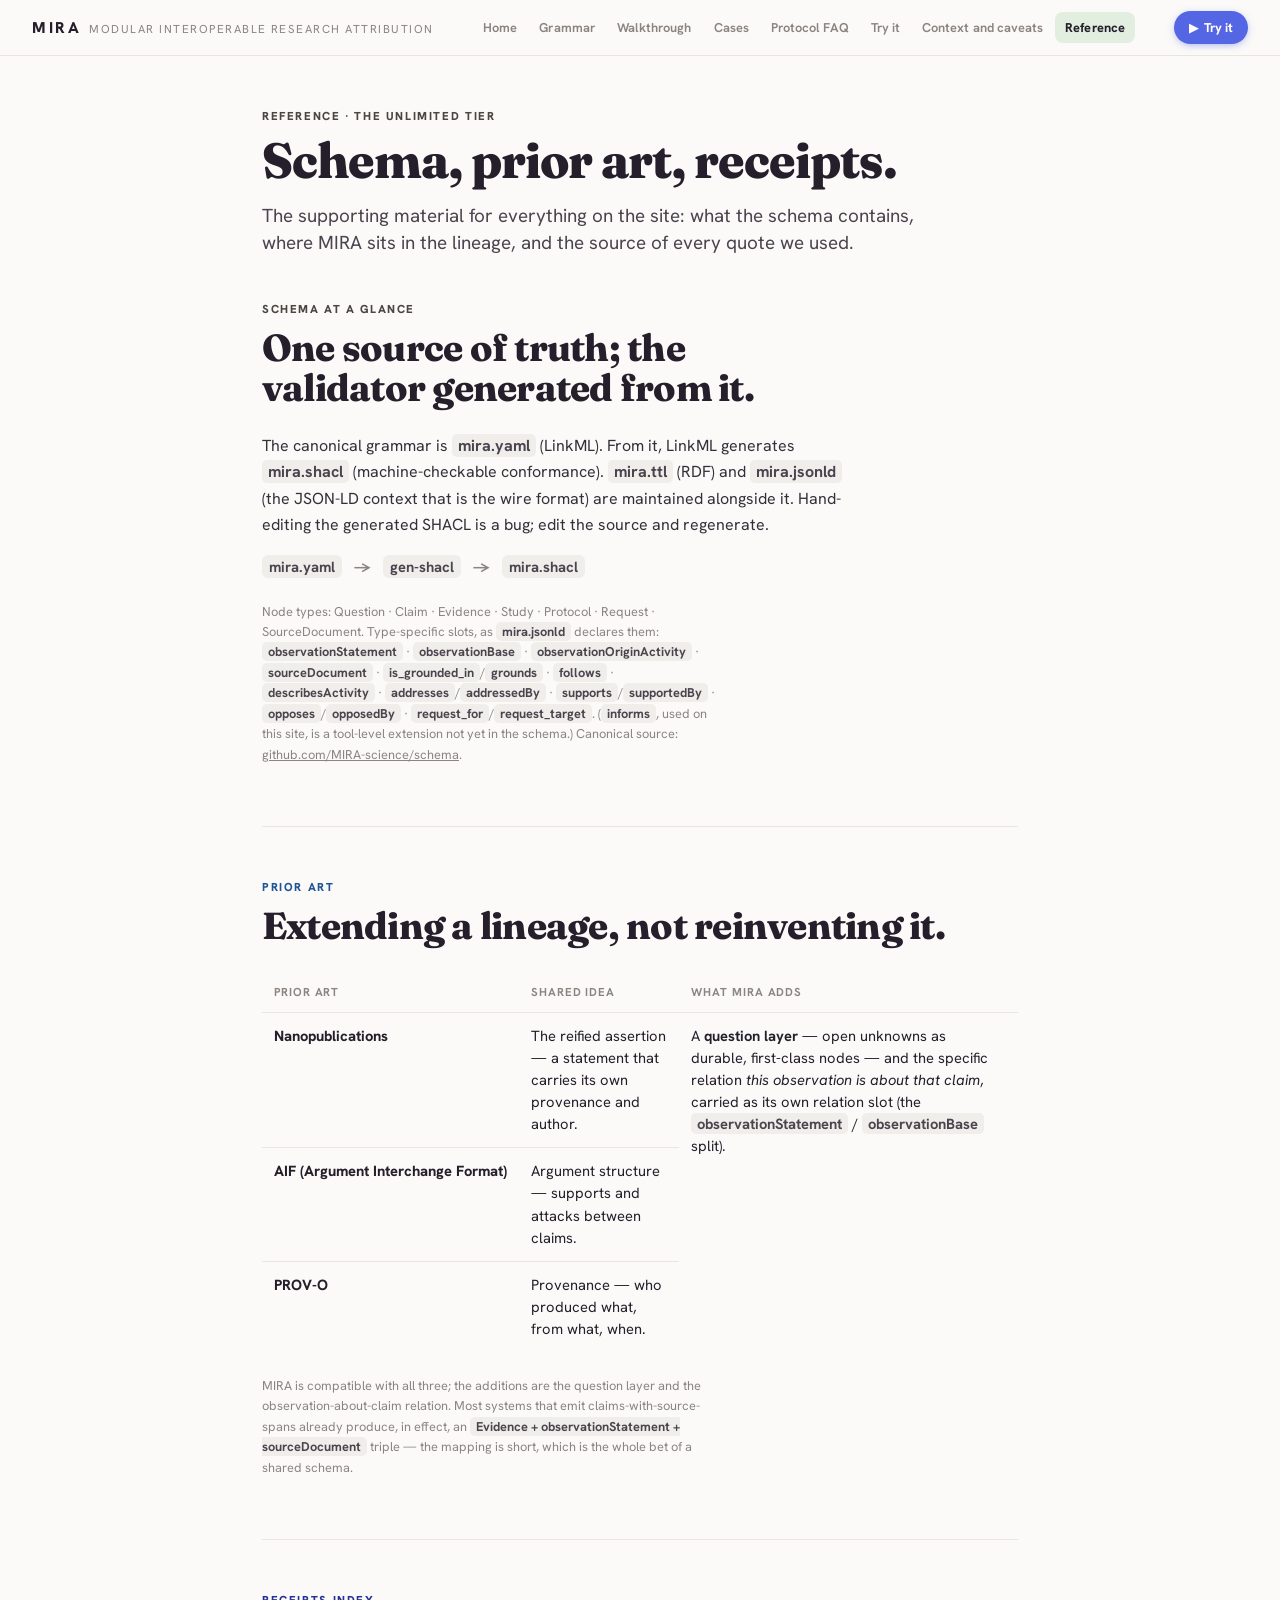
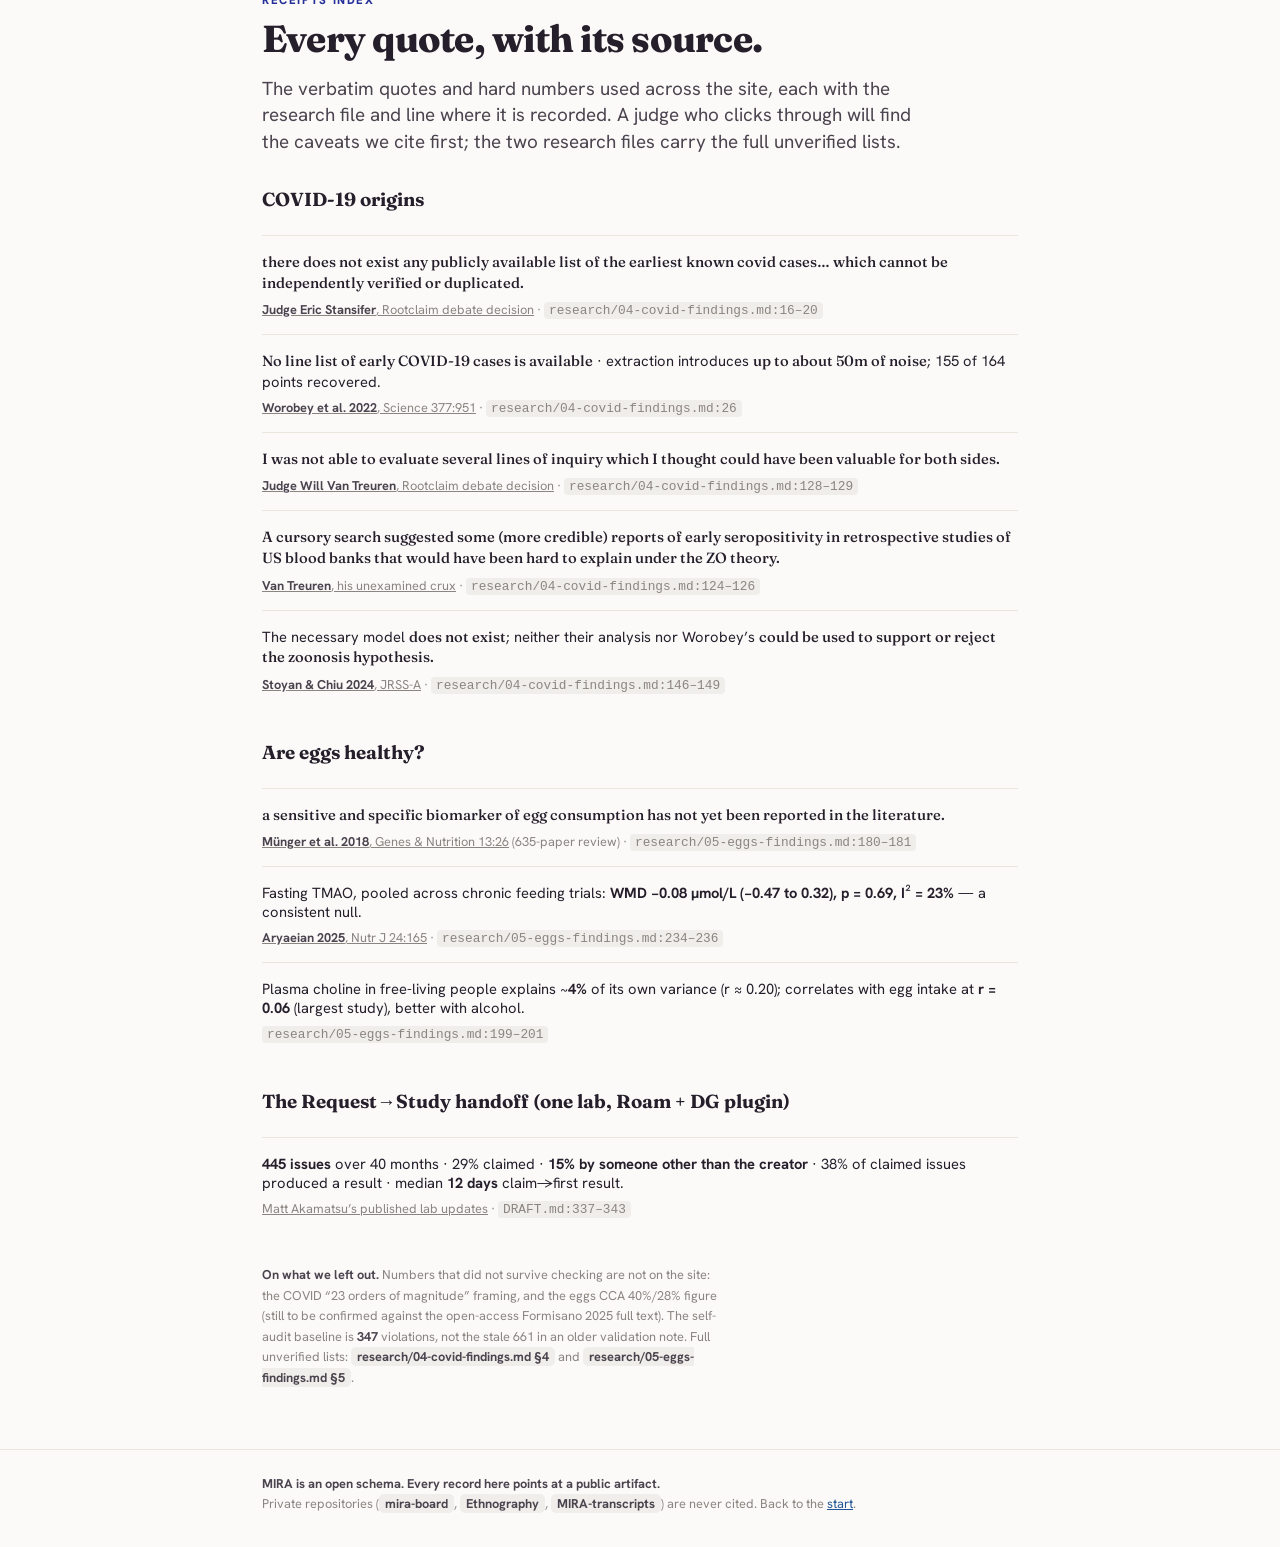
==== commit d7d77e28: "Post-competition cleanup: align the explainer with the current schema Evidence statement (walkthroug" ====
--- a/appendix.html
+++ b/appendix.html
@@ -42,12 +42,12 @@
     <!-- ===== schema at a glance ===== -->
     <section class="move" id="schema" style="border-top:0;padding-top:var(--s4);scroll-margin-top:calc(var(--head)+12px)">
       <p class="kick accent-source">Schema at a glance</p>
-      <h2 class="sec">One source of truth; everything else generated.</h2>
-      <p class="prose">The canonical grammar is <span class="mono">mira.yaml</span> (LinkML). From it, LinkML generates <span class="mono">mira.shacl</span> (machine-checkable conformance), <span class="mono">mira.ttl</span> (RDF), and <span class="mono">mira.jsonld</span> (the JSON-LD context that is the wire format). Hand-editing the generated artifacts is a bug; edit the source and regenerate.</p>
+      <h2 class="sec">One source of truth; the validator generated from it.</h2>
+      <p class="prose">The canonical grammar is <span class="mono">mira.yaml</span> (LinkML). From it, LinkML generates <span class="mono">mira.shacl</span> (machine-checkable conformance). <span class="mono">mira.ttl</span> (RDF) and <span class="mono">mira.jsonld</span> (the JSON-LD context that is the wire format) are maintained alongside it. Hand-editing the generated SHACL is a bug; edit the source and regenerate.</p>
       <div class="mapmini">
-        <code>mira.yaml</code><span class="arr">→</span><code>gen-shacl</code><span class="arr">→</span><code>mira.shacl</code><span class="arr">+</span><code>mira.jsonld</code><span class="arr">+</span><code>mira.ttl</code>
+        <code>mira.yaml</code><span class="arr">→</span><code>gen-shacl</code><span class="arr">→</span><code>mira.shacl</code>
       </div>
-      <p class="foot-note">Node types: Question · Claim · Evidence · Study · Protocol · Request · SourceDocument. Core slots used on this site: <span class="mono">observationBase</span> · <span class="mono">observationStatement</span> · <span class="mono">is_grounded_in</span>/<span class="mono">grounds</span> · <span class="mono">follows</span> · <span class="mono">sourceDocument</span> · <span class="mono">addresses</span> · <span class="mono">supports</span>/<span class="mono">opposes</span>/<span class="mono">informs</span> · <span class="mono">request_for</span>/<span class="mono">request_target</span>. Canonical source: <a href="https://github.com/MIRA-science/schema" target="_blank" rel="noopener">github.com/MIRA-science/schema</a>.</p>
+      <p class="foot-note">Node types: Question · Claim · Evidence · Study · Protocol · Request · SourceDocument. Type-specific slots, as <span class="mono">mira.jsonld</span> declares them: <span class="mono">observationStatement</span> · <span class="mono">observationBase</span> · <span class="mono">observationOriginActivity</span> · <span class="mono">sourceDocument</span> · <span class="mono">is_grounded_in</span>/<span class="mono">grounds</span> · <span class="mono">follows</span> · <span class="mono">describesActivity</span> · <span class="mono">addresses</span>/<span class="mono">addressedBy</span> · <span class="mono">supports</span>/<span class="mono">supportedBy</span> · <span class="mono">opposes</span>/<span class="mono">opposedBy</span> · <span class="mono">request_for</span>/<span class="mono">request_target</span>. (<span class="mono">informs</span>, used on this site, is a tool-level extension not yet in the schema.) Canonical source: <a href="https://github.com/MIRA-science/schema" target="_blank" rel="noopener">github.com/MIRA-science/schema</a>.</p>
     </section>
 
     <!-- ===== prior art ===== -->
--- a/assets/mira.css
+++ b/assets/mira.css
@@ -291,6 +291,9 @@
 figcaption b{ color:#4a444f; font-weight:700; }
 .figttl{ font-size:var(--t-eyebrow); font-weight:800; letter-spacing:.1em; text-transform:uppercase; color:var(--muted); margin:0 0 var(--s3); }
 
+/* deep-link targets: clear the sticky header when an anchor lands on them */
+figure.fig[id], .figttl[id], h3.subsec[id]{ scroll-margin-top:calc(var(--head) + var(--s4)); }
+
 .gnode rect, .gnode .frame{ fill:#fff; stroke:var(--n,#bbb); stroke-width:2; }
 .gnode text{ font-family:var(--sans); font-size:12.5px; font-weight:700; fill:var(--ink); text-anchor:middle; dominant-baseline:middle; }
 .gnode .nsub{ font-size:10px; font-weight:600; fill:var(--nink,var(--muted)); opacity:.9; }
@@ -448,7 +451,7 @@
 .faqsec{ margin:var(--s6) 0 0; scroll-margin-top:calc(var(--head) + var(--s4)); }
 .faqsec > h2{ font-family:var(--display); font-weight:740; font-size:var(--t-h2); letter-spacing:-.015em; margin:0 0 var(--s2); line-height:1.1; }
 .faqsec > .secsub{ font-size:var(--t-sm); color:var(--muted); margin:0 0 var(--s3); max-width:60ch; line-height:1.5; }
-.qa{ border-top:1px solid var(--hair); }
+.qa{ border-top:1px solid var(--hair); scroll-margin-top:calc(var(--head) + var(--s3)); }
 .qa:last-child{ border-bottom:1px solid var(--hair); }
 .qa summary{ list-style:none; cursor:pointer; padding:var(--s4) 40px var(--s4) 0; position:relative;
   font-family:var(--display); font-weight:620; font-size:var(--t-lead); line-height:1.3; color:var(--ink); scroll-margin-top:calc(var(--head) + var(--s3)); }
@@ -609,6 +612,10 @@
 #workflow .schema-name{ font-family:var(--mono); font-weight:700; font-size:12.5px; fill:var(--source-ink); text-anchor:middle; }
 #workflow .schema-sub{ font-family:var(--sans); font-weight:600; font-size:10.5px; fill:var(--muted); text-anchor:middle; }
 #workflow .status{ stroke:#fff; stroke-width:1.2; }
+/* hover overlays: fat invisible hit-line along each arrow + help cursor on anything with a tip */
+#workflow [data-tip]{ cursor:help; }
+#workflow .box rect{ pointer-events:all; }
+#workflow .wf-hit{ fill:none; stroke:transparent; stroke-width:16; pointer-events:stroke; }
 
 /* Workflow figure legend (HTML, below the figure) */
 .wf-legend{ display:flex; flex-wrap:wrap; gap:10px 18px; margin-top:var(--s4); font-size:.82rem; }
